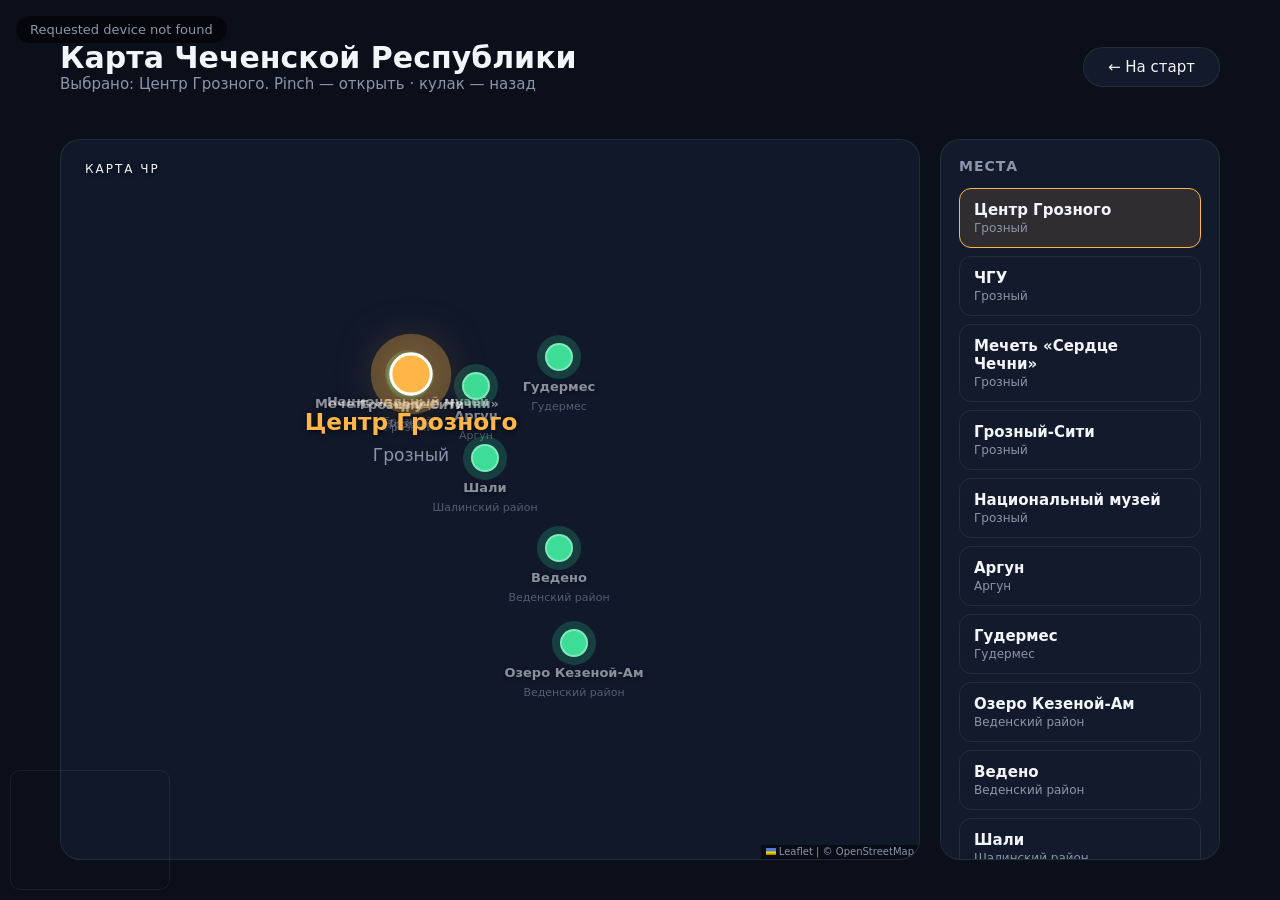
==== map.html @ 2bb82fae "Интерактивный стенд «Портал времени ЧР»: карта Leaflet, жесты MediaPipe, история мест - Жестовое упр" ====
<!DOCTYPE html>
<html lang="ru">
<head>
  <meta charset="UTF-8" />
  <meta name="viewport" content="width=device-width, initial-scale=1.0" />
  <title>Карта ЧР — Портал времени</title>
  <link rel="stylesheet" href="vendor/leaflet/leaflet.css" />
  <link rel="stylesheet" href="css/style.css" />
</head>
<body>
  <div id="app">
    <section class="screen active map-screen">
      <header class="mode-header">
        <div>
          <h2>Карта Чеченской Республики</h2>
          <p class="mode-hint" id="map-focus-hint">Ладонь — точка · pinch держи — открыть · кулак держи — назад</p>
        </div>
        <a href="index.html" class="mode-switch-btn">← На старт</a>
      </header>

      <div class="map-layout">
        <div id="gallery-canvas" class="gallery-canvas"></div>
        <aside class="place-sidebar">
          <h3>Места</h3>
          <div id="place-list" class="place-list"></div>
        </aside>
      </div>
    </section>

    <!-- История места: фон-фото + плашки событий -->
    <div id="place-story" class="place-story hidden">
      <div class="place-story-bg" id="story-bg"></div>
      <div class="place-story-content">
        <header class="story-header">
          <div>
            <p class="place-label" id="story-region">Регион</p>
            <h2 id="story-title">Место</h2>
          </div>
          <button class="mode-switch-btn" id="story-close">✕ Закрыть · кулак</button>
        </header>
        <div class="story-cards" id="story-cards"></div>
        <p class="story-hint">Ладонь влево/вправо — листать события · кулак — назад к карте</p>
      </div>
    </div>

    <video id="input-video" playsinline muted autoplay></video>
    <canvas id="debug-canvas" width="640" height="480"></canvas>
    <div id="hand-cursor" class="hand-cursor hidden"></div>
    <div id="camera-status" class="camera-status">Загрузка…</div>
  </div>

  <script>
    document.getElementById('camera-status').textContent = 'HTML готов, ждём JS…';
  </script>
  <script src="vendor/leaflet/leaflet.js"></script>
  <script type="module" src="js/pages/map.js"></script>
</body>
</html>
---- vendor/leaflet/leaflet.css ----
/* required styles */

.leaflet-pane,
.leaflet-tile,
.leaflet-marker-icon,
.leaflet-marker-shadow,
.leaflet-tile-container,
.leaflet-pane > svg,
.leaflet-pane > canvas,
.leaflet-zoom-box,
.leaflet-image-layer,
.leaflet-layer {
	position: absolute;
	left: 0;
	top: 0;
	}
.leaflet-container {
	overflow: hidden;
	}
.leaflet-tile,
.leaflet-marker-icon,
.leaflet-marker-shadow {
	-webkit-user-select: none;
	   -moz-user-select: none;
	        user-select: none;
	  -webkit-user-drag: none;
	}
/* Prevents IE11 from highlighting tiles in blue */
.leaflet-tile::selection {
	background: transparent;
}
/* Safari renders non-retina tile on retina better with this, but Chrome is worse */
.leaflet-safari .leaflet-tile {
	image-rendering: -webkit-optimize-contrast;
	}
/* hack that prevents hw layers "stretching" when loading new tiles */
.leaflet-safari .leaflet-tile-container {
	width: 1600px;
	height: 1600px;
	-webkit-transform-origin: 0 0;
	}
.leaflet-marker-icon,
.leaflet-marker-shadow {
	display: block;
	}
/* .leaflet-container svg: reset svg max-width decleration shipped in Joomla! (joomla.org) 3.x */
/* .leaflet-container img: map is broken in FF if you have max-width: 100% on tiles */
.leaflet-container .leaflet-overlay-pane svg {
	max-width: none !important;
	max-height: none !important;
	}
.leaflet-container .leaflet-marker-pane img,
.leaflet-container .leaflet-shadow-pane img,
.leaflet-container .leaflet-tile-pane img,
.leaflet-container img.leaflet-image-layer,
.leaflet-container .leaflet-tile {
	max-width: none !important;
	max-height: none !important;
	width: auto;
	padding: 0;
	}

.leaflet-container img.leaflet-tile {
	/* See: https://bugs.chromium.org/p/chromium/issues/detail?id=600120 */
	mix-blend-mode: plus-lighter;
}

.leaflet-container.leaflet-touch-zoom {
	-ms-touch-action: pan-x pan-y;
	touch-action: pan-x pan-y;
	}
.leaflet-container.leaflet-touch-drag {
	-ms-touch-action: pinch-zoom;
	/* Fallback for FF which doesn't support pinch-zoom */
	touch-action: none;
	touch-action: pinch-zoom;
}
.leaflet-container.leaflet-touch-drag.leaflet-touch-zoom {
	-ms-touch-action: none;
	touch-action: none;
}
.leaflet-container {
	-webkit-tap-highlight-color: transparent;
}
.leaflet-container a {
	-webkit-tap-highlight-color: rgba(51, 181, 229, 0.4);
}
.leaflet-tile {
	filter: inherit;
	visibility: hidden;
	}
.leaflet-tile-loaded {
	visibility: inherit;
	}
.leaflet-zoom-box {
	width: 0;
	height: 0;
	-moz-box-sizing: border-box;
	     box-sizing: border-box;
	z-index: 800;
	}
/* workaround for https://bugzilla.mozilla.org/show_bug.cgi?id=888319 */
.leaflet-overlay-pane svg {
	-moz-user-select: none;
	}

.leaflet-pane         { z-index: 400; }

.leaflet-tile-pane    { z-index: 200; }
.leaflet-overlay-pane { z-index: 400; }
.leaflet-shadow-pane  { z-index: 500; }
.leaflet-marker-pane  { z-index: 600; }
.leaflet-tooltip-pane   { z-index: 650; }
.leaflet-popup-pane   { z-index: 700; }

.leaflet-map-pane canvas { z-index: 100; }
.leaflet-map-pane svg    { z-index: 200; }

.leaflet-vml-shape {
	width: 1px;
	height: 1px;
	}
.lvml {
	behavior: url(#default#VML);
	display: inline-block;
	position: absolute;
	}


/* control positioning */

.leaflet-control {
	position: relative;
	z-index: 800;
	pointer-events: visiblePainted; /* IE 9-10 doesn't have auto */
	pointer-events: auto;
	}
.leaflet-top,
.leaflet-bottom {
	position: absolute;
	z-index: 1000;
	pointer-events: none;
	}
.leaflet-top {
	top: 0;
	}
.leaflet-right {
	right: 0;
	}
.leaflet-bottom {
	bottom: 0;
	}
.leaflet-left {
	left: 0;
	}
.leaflet-control {
	float: left;
	clear: both;
	}
.leaflet-right .leaflet-control {
	float: right;
	}
.leaflet-top .leaflet-control {
	margin-top: 10px;
	}
.leaflet-bottom .leaflet-control {
	margin-bottom: 10px;
	}
.leaflet-left .leaflet-control {
	margin-left: 10px;
	}
.leaflet-right .leaflet-control {
	margin-right: 10px;
	}


/* zoom and fade animations */

.leaflet-fade-anim .leaflet-popup {
	opacity: 0;
	-webkit-transition: opacity 0.2s linear;
	   -moz-transition: opacity 0.2s linear;
	        transition: opacity 0.2s linear;
	}
.leaflet-fade-anim .leaflet-map-pane .leaflet-popup {
	opacity: 1;
	}
.leaflet-zoom-animated {
	-webkit-transform-origin: 0 0;
	    -ms-transform-origin: 0 0;
	        transform-origin: 0 0;
	}
svg.leaflet-zoom-animated {
	will-change: transform;
}

.leaflet-zoom-anim .leaflet-zoom-animated {
	-webkit-transition: -webkit-transform 0.25s cubic-bezier(0,0,0.25,1);
	   -moz-transition:    -moz-transform 0.25s cubic-bezier(0,0,0.25,1);
	        transition:         transform 0.25s cubic-bezier(0,0,0.25,1);
	}
.leaflet-zoom-anim .leaflet-tile,
.leaflet-pan-anim .leaflet-tile {
	-webkit-transition: none;
	   -moz-transition: none;
	        transition: none;
	}

.leaflet-zoom-anim .leaflet-zoom-hide {
	visibility: hidden;
	}


/* cursors */

.leaflet-interactive {
	cursor: pointer;
	}
.leaflet-grab {
	cursor: -webkit-grab;
	cursor:    -moz-grab;
	cursor:         grab;
	}
.leaflet-crosshair,
.leaflet-crosshair .leaflet-interactive {
	cursor: crosshair;
	}
.leaflet-popup-pane,
.leaflet-control {
	cursor: auto;
	}
.leaflet-dragging .leaflet-grab,
.leaflet-dragging .leaflet-grab .leaflet-interactive,
.leaflet-dragging .leaflet-marker-draggable {
	cursor: move;
	cursor: -webkit-grabbing;
	cursor:    -moz-grabbing;
	cursor:         grabbing;
	}

/* marker & overlays interactivity */
.leaflet-marker-icon,
.leaflet-marker-shadow,
.leaflet-image-layer,
.leaflet-pane > svg path,
.leaflet-tile-container {
	pointer-events: none;
	}

.leaflet-marker-icon.leaflet-interactive,
.leaflet-image-layer.leaflet-interactive,
.leaflet-pane > svg path.leaflet-interactive,
svg.leaflet-image-layer.leaflet-interactive path {
	pointer-events: visiblePainted; /* IE 9-10 doesn't have auto */
	pointer-events: auto;
	}

/* visual tweaks */

.leaflet-container {
	background: #ddd;
	outline-offset: 1px;
	}
.leaflet-container a {
	color: #0078A8;
	}
.leaflet-zoom-box {
	border: 2px dotted #38f;
	background: rgba(255,255,255,0.5);
	}


/* general typography */
.leaflet-container {
	font-family: "Helvetica Neue", Arial, Helvetica, sans-serif;
	font-size: 12px;
	font-size: 0.75rem;
	line-height: 1.5;
	}


/* general toolbar styles */

.leaflet-bar {
	box-shadow: 0 1px 5px rgba(0,0,0,0.65);
	border-radius: 4px;
	}
.leaflet-bar a {
	background-color: #fff;
	border-bottom: 1px solid #ccc;
	width: 26px;
	height: 26px;
	line-height: 26px;
	display: block;
	text-align: center;
	text-decoration: none;
	color: black;
	}
.leaflet-bar a,
.leaflet-control-layers-toggle {
	background-position: 50% 50%;
	background-repeat: no-repeat;
	display: block;
	}
.leaflet-bar a:hover,
.leaflet-bar a:focus {
	background-color: #f4f4f4;
	}
.leaflet-bar a:first-child {
	border-top-left-radius: 4px;
	border-top-right-radius: 4px;
	}
.leaflet-bar a:last-child {
	border-bottom-left-radius: 4px;
	border-bottom-right-radius: 4px;
	border-bottom: none;
	}
.leaflet-bar a.leaflet-disabled {
	cursor: default;
	background-color: #f4f4f4;
	color: #bbb;
	}

.leaflet-touch .leaflet-bar a {
	width: 30px;
	height: 30px;
	line-height: 30px;
	}
.leaflet-touch .leaflet-bar a:first-child {
	border-top-left-radius: 2px;
	border-top-right-radius: 2px;
	}
.leaflet-touch .leaflet-bar a:last-child {
	border-bottom-left-radius: 2px;
	border-bottom-right-radius: 2px;
	}

/* zoom control */

.leaflet-control-zoom-in,
.leaflet-control-zoom-out {
	font: bold 18px 'Lucida Console', Monaco, monospace;
	text-indent: 1px;
	}

.leaflet-touch .leaflet-control-zoom-in, .leaflet-touch .leaflet-control-zoom-out  {
	font-size: 22px;
	}


/* layers control */

.leaflet-control-layers {
	box-shadow: 0 1px 5px rgba(0,0,0,0.4);
	background: #fff;
	border-radius: 5px;
	}
.leaflet-control-layers-toggle {
	background-image: url(images/layers.png);
	width: 36px;
	height: 36px;
	}
.leaflet-retina .leaflet-control-layers-toggle {
	background-image: url(images/layers-2x.png);
	background-size: 26px 26px;
	}
.leaflet-touch .leaflet-control-layers-toggle {
	width: 44px;
	height: 44px;
	}
.leaflet-control-layers .leaflet-control-layers-list,
.leaflet-control-layers-expanded .leaflet-control-layers-toggle {
	display: none;
	}
.leaflet-control-layers-expanded .leaflet-control-layers-list {
	display: block;
	position: relative;
	}
.leaflet-control-layers-expanded {
	padding: 6px 10px 6px 6px;
	color: #333;
	background: #fff;
	}
.leaflet-control-layers-scrollbar {
	overflow-y: scroll;
	overflow-x: hidden;
	padding-right: 5px;
	}
.leaflet-control-layers-selector {
	margin-top: 2px;
	position: relative;
	top: 1px;
	}
.leaflet-control-layers label {
	display: block;
	font-size: 13px;
	font-size: 1.08333em;
	}
.leaflet-control-layers-separator {
	height: 0;
	border-top: 1px solid #ddd;
	margin: 5px -10px 5px -6px;
	}

/* Default icon URLs */
.leaflet-default-icon-path { /* used only in path-guessing heuristic, see L.Icon.Default */
	background-image: url(images/marker-icon.png);
	}


/* attribution and scale controls */

.leaflet-container .leaflet-control-attribution {
	background: #fff;
	background: rgba(255, 255, 255, 0.8);
	margin: 0;
	}
.leaflet-control-attribution,
.leaflet-control-scale-line {
	padding: 0 5px;
	color: #333;
	line-height: 1.4;
	}
.leaflet-control-attribution a {
	text-decoration: none;
	}
.leaflet-control-attribution a:hover,
.leaflet-control-attribution a:focus {
	text-decoration: underline;
	}
.leaflet-attribution-flag {
	display: inline !important;
	vertical-align: baseline !important;
	width: 1em;
	height: 0.6669em;
	}
.leaflet-left .leaflet-control-scale {
	margin-left: 5px;
	}
.leaflet-bottom .leaflet-control-scale {
	margin-bottom: 5px;
	}
.leaflet-control-scale-line {
	border: 2px solid #777;
	border-top: none;
	line-height: 1.1;
	padding: 2px 5px 1px;
	white-space: nowrap;
	-moz-box-sizing: border-box;
	     box-sizing: border-box;
	background: rgba(255, 255, 255, 0.8);
	text-shadow: 1px 1px #fff;
	}
.leaflet-control-scale-line:not(:first-child) {
	border-top: 2px solid #777;
	border-bottom: none;
	margin-top: -2px;
	}
.leaflet-control-scale-line:not(:first-child):not(:last-child) {
	border-bottom: 2px solid #777;
	}

.leaflet-touch .leaflet-control-attribution,
.leaflet-touch .leaflet-control-layers,
.leaflet-touch .leaflet-bar {
	box-shadow: none;
	}
.leaflet-touch .leaflet-control-layers,
.leaflet-touch .leaflet-bar {
	border: 2px solid rgba(0,0,0,0.2);
	background-clip: padding-box;
	}


/* popup */

.leaflet-popup {
	position: absolute;
	text-align: center;
	margin-bottom: 20px;
	}
.leaflet-popup-content-wrapper {
	padding: 1px;
	text-align: left;
	border-radius: 12px;
	}
.leaflet-popup-content {
	margin: 13px 24px 13px 20px;
	line-height: 1.3;
	font-size: 13px;
	font-size: 1.08333em;
	min-height: 1px;
	}
.leaflet-popup-content p {
	margin: 17px 0;
	margin: 1.3em 0;
	}
.leaflet-popup-tip-container {
	width: 40px;
	height: 20px;
	position: absolute;
	left: 50%;
	margin-top: -1px;
	margin-left: -20px;
	overflow: hidden;
	pointer-events: none;
	}
.leaflet-popup-tip {
	width: 17px;
	height: 17px;
	padding: 1px;

	margin: -10px auto 0;
	pointer-events: auto;

	-webkit-transform: rotate(45deg);
	   -moz-transform: rotate(45deg);
	    -ms-transform: rotate(45deg);
	        transform: rotate(45deg);
	}
.leaflet-popup-content-wrapper,
.leaflet-popup-tip {
	background: white;
	color: #333;
	box-shadow: 0 3px 14px rgba(0,0,0,0.4);
	}
.leaflet-container a.leaflet-popup-close-button {
	position: absolute;
	top: 0;
	right: 0;
	border: none;
	text-align: center;
	width: 24px;
	height: 24px;
	font: 16px/24px Tahoma, Verdana, sans-serif;
	color: #757575;
	text-decoration: none;
	background: transparent;
	}
.leaflet-container a.leaflet-popup-close-button:hover,
.leaflet-container a.leaflet-popup-close-button:focus {
	color: #585858;
	}
.leaflet-popup-scrolled {
	overflow: auto;
	}

.leaflet-oldie .leaflet-popup-content-wrapper {
	-ms-zoom: 1;
	}
.leaflet-oldie .leaflet-popup-tip {
	width: 24px;
	margin: 0 auto;

	-ms-filter: "progid:DXImageTransform.Microsoft.Matrix(M11=0.70710678, M12=0.70710678, M21=-0.70710678, M22=0.70710678)";
	filter: progid:DXImageTransform.Microsoft.Matrix(M11=0.70710678, M12=0.70710678, M21=-0.70710678, M22=0.70710678);
	}

.leaflet-oldie .leaflet-control-zoom,
.leaflet-oldie .leaflet-control-layers,
.leaflet-oldie .leaflet-popup-content-wrapper,
.leaflet-oldie .leaflet-popup-tip {
	border: 1px solid #999;
	}


/* div icon */

.leaflet-div-icon {
	background: #fff;
	border: 1px solid #666;
	}


/* Tooltip */
/* Base styles for the element that has a tooltip */
.leaflet-tooltip {
	position: absolute;
	padding: 6px;
	background-color: #fff;
	border: 1px solid #fff;
	border-radius: 3px;
	color: #222;
	white-space: nowrap;
	-webkit-user-select: none;
	-moz-user-select: none;
	-ms-user-select: none;
	user-select: none;
	pointer-events: none;
	box-shadow: 0 1px 3px rgba(0,0,0,0.4);
	}
.leaflet-tooltip.leaflet-interactive {
	cursor: pointer;
	pointer-events: auto;
	}
.leaflet-tooltip-top:before,
.leaflet-tooltip-bottom:before,
.leaflet-tooltip-left:before,
.leaflet-tooltip-right:before {
	position: absolute;
	pointer-events: none;
	border: 6px solid transparent;
	background: transparent;
	content: "";
	}

/* Directions */

.leaflet-tooltip-bottom {
	margin-top: 6px;
}
.leaflet-tooltip-top {
	margin-top: -6px;
}
.leaflet-tooltip-bottom:before,
.leaflet-tooltip-top:before {
	left: 50%;
	margin-left: -6px;
	}
.leaflet-tooltip-top:before {
	bottom: 0;
	margin-bottom: -12px;
	border-top-color: #fff;
	}
.leaflet-tooltip-bottom:before {
	top: 0;
	margin-top: -12px;
	margin-left: -6px;
	border-bottom-color: #fff;
	}
.leaflet-tooltip-left {
	margin-left: -6px;
}
.leaflet-tooltip-right {
	margin-left: 6px;
}
.leaflet-tooltip-left:before,
.leaflet-tooltip-right:before {
	top: 50%;
	margin-top: -6px;
	}
.leaflet-tooltip-left:before {
	right: 0;
	margin-right: -12px;
	border-left-color: #fff;
	}
.leaflet-tooltip-right:before {
	left: 0;
	margin-left: -12px;
	border-right-color: #fff;
	}

/* Printing */

@media print {
	/* Prevent printers from removing background-images of controls. */
	.leaflet-control {
		-webkit-print-color-adjust: exact;
		print-color-adjust: exact;
		}
	}
---- css/style.css ----
:root {
  --bg-dark: #0b0f1a;
  --bg-panel: #121a2b;
  --accent: #3ddc97;
  --accent-2: #ffb648;
  --text-main: #f2f5f9;
  --text-dim: #8b95ab;
  --border: rgba(255, 255, 255, 0.08);
}

* {
  margin: 0;
  padding: 0;
  box-sizing: border-box;
}

html, body {
  width: 100%;
  height: 100%;
  overflow: hidden;
  background: var(--bg-dark);
  color: var(--text-main);
  font-family: "Segoe UI", system-ui, -apple-system, sans-serif;
}

#app {
  position: relative;
  width: 100%;
  height: 100%;
}

.screen {
  position: absolute;
  inset: 0;
  display: none;
  flex-direction: column;
  padding: 40px 60px;
}

.screen.active {
  display: flex;
}

/* Intro */
.intro-screen {
  align-items: center;
  justify-content: center;
  text-align: center;
  background: radial-gradient(circle at 50% 30%, #1a2740 0%, var(--bg-dark) 70%);
}

.intro-content h1 {
  font-size: 56px;
  font-weight: 700;
  letter-spacing: 1px;
}

.subtitle {
  margin-top: 10px;
  font-size: 20px;
  color: var(--text-dim);
}

.gesture-hints {
  display: grid;
  grid-template-columns: repeat(2, 1fr);
  gap: 20px 40px;
  margin: 50px 0;
}

.hint {
  display: flex;
  align-items: center;
  gap: 14px;
  font-size: 18px;
  color: var(--text-main);
  background: var(--bg-panel);
  border: 1px solid var(--border);
  border-radius: 14px;
  padding: 16px 22px;
}

.hint-icon {
  font-size: 28px;
}

.btn-primary {
  display: inline-block;
  font-size: 20px;
  padding: 16px 48px;
  border-radius: 40px;
  border: none;
  background: var(--accent);
  color: #08130f;
  font-weight: 600;
  cursor: pointer;
  text-decoration: none;
  transition: transform 0.15s ease, box-shadow 0.15s ease;
}

.btn-primary:hover {
  transform: translateY(-2px);
  box-shadow: 0 10px 30px rgba(61, 220, 151, 0.35);
}

/* Mode header */
.mode-header {
  display: flex;
  align-items: center;
  justify-content: space-between;
  margin-bottom: 30px;
}

.mode-header h2 {
  font-size: 30px;
  font-weight: 600;
}

.place-label {
  font-size: 13px;
  color: var(--text-dim);
  text-transform: uppercase;
  letter-spacing: 1px;
  margin-bottom: 4px;
}

.mode-hint {
  font-size: 15px;
  color: var(--text-dim);
}

.year-hint {
  display: flex;
  align-items: center;
  justify-content: center;
  gap: 28px;
  margin-bottom: 20px;
  font-size: 16px;
}

.year-hint .time-year {
  font-size: 42px;
  font-weight: 700;
  color: var(--accent);
  min-width: 120px;
  text-align: center;
}

.year-hint .time-arrow {
  color: var(--text-dim);
  font-size: 15px;
}

.timeline-empty {
  color: var(--text-dim);
  font-size: 18px;
  margin: auto;
}

.mode-switch-btn {
  background: var(--bg-panel);
  color: var(--text-main);
  border: 1px solid var(--border);
  border-radius: 30px;
  padding: 10px 24px;
  font-size: 15px;
  cursor: pointer;
  text-decoration: none;
  display: inline-block;
}

.mode-switch-btn:hover {
  border-color: var(--accent);
  color: var(--accent);
}

/* Timeline */
.timeline-track {
  flex: 1;
  display: flex;
  align-items: center;
  gap: 24px;
  overflow: hidden;
  position: relative;
  padding: 20px 0;
}

.timeline-card {
  flex: 0 0 260px;
  height: 340px;
  background: var(--bg-panel);
  border: 1px solid var(--border);
  border-radius: 18px;
  padding: 24px;
  display: flex;
  flex-direction: column;
  justify-content: flex-end;
  position: relative;
  transition: transform 0.2s ease, border-color 0.2s ease;
  transform: translateX(0);
}

.timeline-card.dwelling {
  border-color: var(--accent-2);
  transform: scale(1.04);
}

.timeline-card.active-year {
  border-color: var(--accent);
  box-shadow: 0 0 0 2px rgba(61, 220, 151, 0.35);
  transform: scale(1.06);
}

.timeline-card .year {
  font-size: 36px;
  font-weight: 700;
  color: var(--accent);
  margin-bottom: 10px;
}

.timeline-card .title {
  font-size: 17px;
  color: var(--text-main);
}

.dwell-progress {
  position: absolute;
  top: 0;
  left: 0;
  height: 4px;
  background: var(--accent-2);
  border-radius: 4px 0 0 0;
  width: 0%;
}

.timeline-detail, .gallery-detail {
  position: absolute;
  right: 60px;
  bottom: 60px;
  width: 420px;
  background: var(--bg-panel);
  border: 1px solid var(--border);
  border-radius: 20px;
  padding: 30px;
  box-shadow: 0 20px 60px rgba(0, 0, 0, 0.5);
}

.hidden {
  display: none !important;
}

/* Gallery / map */
.map-screen {
  gap: 16px;
}

.map-layout {
  flex: 1;
  min-height: 0;
  display: grid;
  grid-template-columns: 1fr 280px;
  gap: 20px;
  height: 100%;
}

.gallery-canvas {
  position: relative;
  min-height: 420px;
  height: 100%;
  background:
    radial-gradient(ellipse at 45% 40%, rgba(61, 220, 151, 0.12) 0%, transparent 50%),
    radial-gradient(ellipse at 75% 65%, rgba(255, 182, 72, 0.1) 0%, transparent 45%),
    linear-gradient(180deg, #152036 0%, var(--bg-panel) 100%);
  border-radius: 20px;
  border: 1px solid var(--border);
  overflow: hidden;
}

.gallery-canvas::before {
  content: "КАРТА ЧР";
  position: absolute;
  top: 20px;
  left: 24px;
  font-size: 12px;
  letter-spacing: 2px;
  color: var(--text-main);
  text-shadow: 0 1px 4px rgba(0, 0, 0, 0.9);
  z-index: 1001;
  pointer-events: none;
}

.place-sidebar {
  background: var(--bg-panel);
  border: 1px solid var(--border);
  border-radius: 20px;
  padding: 18px;
  overflow: auto;
  min-height: 420px;
}

.place-sidebar h3 {
  font-size: 14px;
  letter-spacing: 1px;
  text-transform: uppercase;
  color: var(--text-dim);
  margin-bottom: 14px;
}

.place-list {
  display: flex;
  flex-direction: column;
  gap: 8px;
}

.place-list-item {
  display: flex;
  flex-direction: column;
  align-items: flex-start;
  gap: 2px;
  width: 100%;
  text-align: left;
  padding: 12px 14px;
  border-radius: 12px;
  border: 1px solid var(--border);
  background: transparent;
  color: var(--text-main);
  cursor: pointer;
  font: inherit;
}

.place-list-item:hover {
  border-color: var(--accent);
}

.place-list-item.focused {
  border-color: var(--accent-2);
  background: rgba(255, 182, 72, 0.12);
}

.place-list-title {
  font-size: 15px;
  font-weight: 600;
}

.place-list-region {
  font-size: 12px;
  color: var(--text-dim);
}

/* Leaflet-маркеры */
.leaflet-container {
  width: 100%;
  height: 100%;
  background: #10182a;
  font-family: inherit;
}

.leaflet-control-attribution {
  background: rgba(0, 0, 0, 0.5) !important;
  color: var(--text-dim) !important;
  font-size: 10px;
}

.leaflet-control-attribution a {
  color: var(--text-dim) !important;
}

.gallery-marker {
  background: transparent;
  border: none;
}

.gallery-point {
  position: relative;
  width: 28px;
  height: 28px;
  border-radius: 50%;
  border: 2px solid rgba(255, 255, 255, 0.35);
  background: var(--accent);
  box-shadow: 0 0 0 8px rgba(61, 220, 151, 0.2);
  cursor: pointer;
  transition: transform 0.2s ease, box-shadow 0.2s ease, background 0.2s ease;
  padding: 0;
}

.gallery-point.focused {
  transform: scale(1.55);
  background: var(--accent-2);
  border-color: #fff;
  box-shadow:
    0 0 0 12px rgba(255, 182, 72, 0.3),
    0 0 32px rgba(255, 182, 72, 0.5);
}

.leaflet-marker-icon:has(.gallery-point.focused) {
  z-index: 1000 !important;
}

.gallery-point.focused .gallery-point-label {
  opacity: 1;
}

.gallery-point.focused .gallery-point-label strong {
  color: var(--accent-2);
  font-size: 15px;
}

.gallery-point-label {
  position: absolute;
  top: 32px;
  left: 50%;
  transform: translateX(-50%);
  font-size: 12px;
  white-space: nowrap;
  color: var(--text-dim);
  display: flex;
  flex-direction: column;
  align-items: center;
  gap: 2px;
  text-align: center;
  pointer-events: none;
  opacity: 0.55;
  transition: opacity 0.2s ease;
}

.gallery-point-label strong {
  color: var(--text-main);
  font-size: 13px;
  font-weight: 600;
  text-shadow: 0 1px 4px rgba(0, 0, 0, 0.8);
}

.gallery-point-label span {
  font-size: 11px;
  color: var(--text-dim);
}

@media (max-width: 900px) {
  .map-layout {
    grid-template-columns: 1fr;
  }

  .place-sidebar {
    max-height: 220px;
    min-height: 0;
  }
}

/* История места (оверлей поверх карты) */
.place-story {
  position: fixed;
  inset: 0;
  z-index: 2000;
  display: flex;
}

.place-story-bg {
  position: absolute;
  inset: 0;
  background-size: cover;
  background-position: center;
  filter: brightness(0.4) saturate(1.15);
  transform: scale(1.06);
  transition: transform 6s ease;
}

.place-story.open .place-story-bg {
  transform: scale(1);
}

.place-story::after {
  content: "";
  position: absolute;
  inset: 0;
  background: linear-gradient(180deg, rgba(11, 15, 26, 0.75) 0%, rgba(11, 15, 26, 0.25) 40%, rgba(11, 15, 26, 0.85) 100%);
  pointer-events: none;
}

.place-story-content {
  position: relative;
  z-index: 1;
  flex: 1;
  display: flex;
  flex-direction: column;
  padding: 48px 60px 36px;
  min-height: 0;
}

.story-header {
  display: flex;
  align-items: center;
  justify-content: space-between;
  margin-bottom: 24px;
  opacity: 0;
  transform: translateY(-14px);
  transition: opacity 0.5s ease, transform 0.5s ease;
}

.place-story.open .story-header {
  opacity: 1;
  transform: none;
}

.story-header h2 {
  font-size: 40px;
  font-weight: 700;
  text-shadow: 0 2px 12px rgba(0, 0, 0, 0.7);
}

.story-cards {
  flex: 1;
  min-height: 0;
  display: flex;
  align-items: center;
  gap: 22px;
  overflow-x: auto;
  overflow-y: hidden;
  padding: 10px 4px;
  scroll-behavior: smooth;
  scrollbar-width: none;
}

.story-cards::-webkit-scrollbar {
  display: none;
}

.story-card {
  flex: 0 0 320px;
  max-height: 100%;
  background: rgba(18, 26, 43, 0.82);
  backdrop-filter: blur(10px);
  border: 1px solid rgba(255, 255, 255, 0.12);
  border-radius: 20px;
  overflow: hidden;
  box-shadow: 0 18px 50px rgba(0, 0, 0, 0.5);
  opacity: 0;
  transform: translateY(36px);
  transition: opacity 0.55s ease, transform 0.55s ease;
}

.place-story.open .story-card {
  opacity: 1;
  transform: none;
}

.story-card-img {
  height: 150px;
  background-size: cover;
  background-position: center;
}

.story-card-body {
  padding: 18px 20px 20px;
}

.story-card-year {
  font-size: 34px;
  font-weight: 700;
  color: var(--accent);
  line-height: 1;
  margin-bottom: 8px;
}

.story-card-title {
  font-size: 17px;
  font-weight: 600;
  margin-bottom: 8px;
}

.story-card-text {
  font-size: 13.5px;
  line-height: 1.5;
  color: var(--text-dim);
}

.story-hint {
  margin-top: 16px;
  text-align: center;
  font-size: 13px;
  color: var(--text-dim);
  opacity: 0;
  transition: opacity 0.6s ease 0.5s;
}

.place-story.open .story-hint {
  opacity: 1;
}

.story-empty {
  color: var(--text-dim);
  font-size: 16px;
  margin: auto;
}

/* Camera / debug: всегда поверх карты и оверлея */
#input-video {
  position: fixed;
  bottom: 10px;
  left: 10px;
  width: 160px;
  height: 120px;
  border-radius: 10px;
  opacity: 0.9;
  transform: scaleX(-1);
  z-index: 3000;
  border: 1px solid var(--border);
}

#debug-canvas {
  position: fixed;
  bottom: 10px;
  left: 10px;
  width: 160px;
  height: 120px;
  transform: scaleX(-1);
  z-index: 3001;
  pointer-events: none;
}

.hand-cursor {
  position: fixed;
  width: 26px;
  height: 26px;
  border-radius: 50%;
  border: 2px solid var(--accent);
  background: rgba(61, 220, 151, 0.15);
  transform: translate(-50%, -50%);
  pointer-events: none;
  z-index: 3100;
  transition: width 0.1s ease, height 0.1s ease, background 0.1s ease;
}

.hand-cursor.snapped {
  width: 34px;
  height: 34px;
  border-width: 3px;
  border-color: var(--accent-2);
  background: rgba(255, 182, 72, 0.2);
  transition: left 0.22s ease, top 0.22s ease, width 0.1s ease, height 0.1s ease;
}

.hand-cursor.pinching {
  background: rgba(255, 182, 72, 0.35);
  border-color: var(--accent-2);
  width: 18px;
  height: 18px;
}

.camera-status {
  position: fixed;
  top: 16px;
  left: 16px;
  font-size: 13px;
  color: var(--text-dim);
  background: rgba(0, 0, 0, 0.55);
  padding: 6px 14px;
  border-radius: 20px;
  z-index: 3050;
}
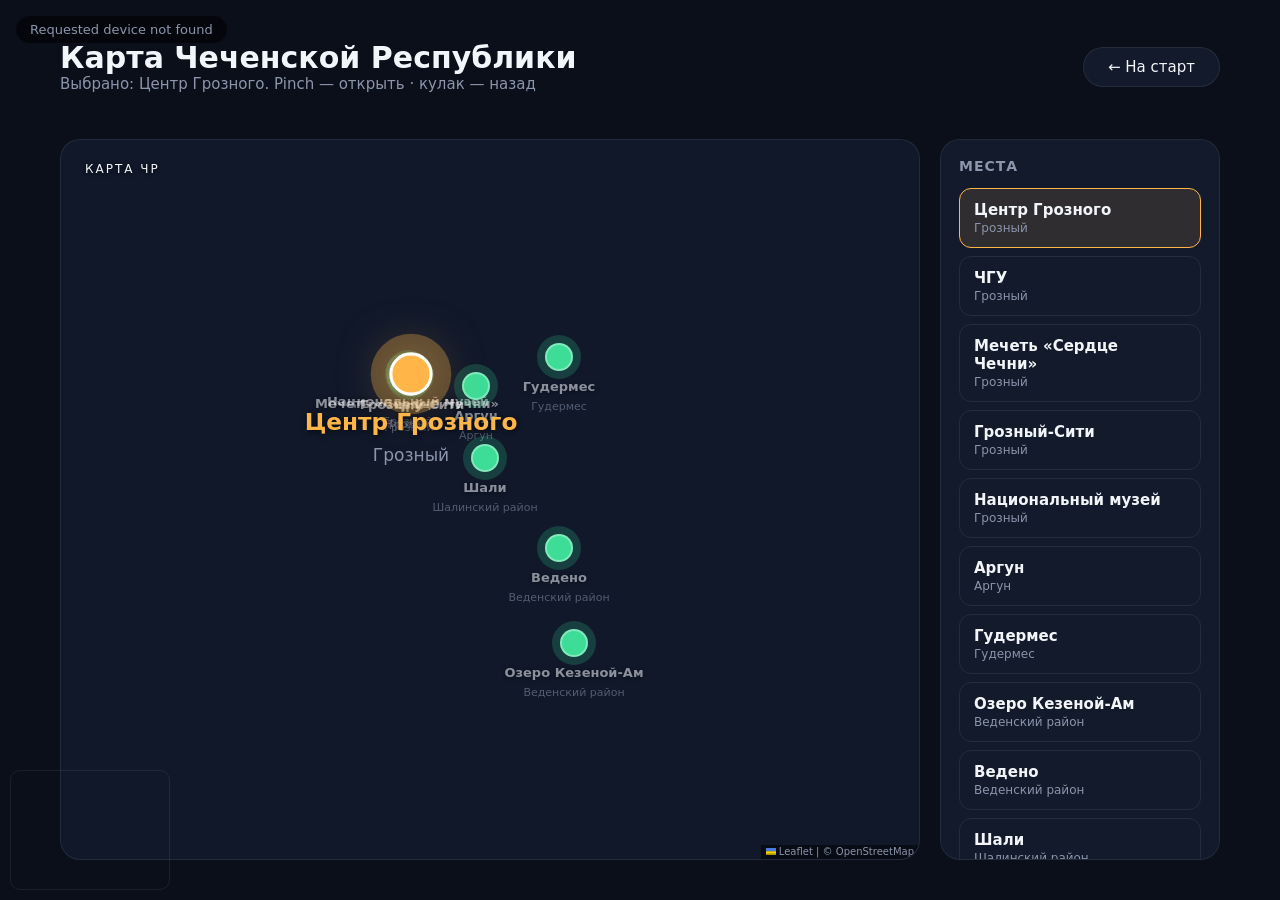
==== commit a4aaa49f: "Поддержка двух рук: зум карты разведением/сведением ладоней - maxNumHands: 2, обе руки рисуются на d" ====
--- a/map.html
+++ b/map.html
@@ -13,7 +13,7 @@
       <header class="mode-header">
         <div>
           <h2>Карта Чеченской Республики</h2>
-          <p class="mode-hint" id="map-focus-hint">Ладонь — точка · pinch держи — открыть · кулак держи — назад</p>
+          <p class="mode-hint" id="map-focus-hint">Ладонь — точка · pinch — открыть · кулак — назад · две руки — зум</p>
         </div>
         <a href="index.html" class="mode-switch-btn">← На старт</a>
       </header>
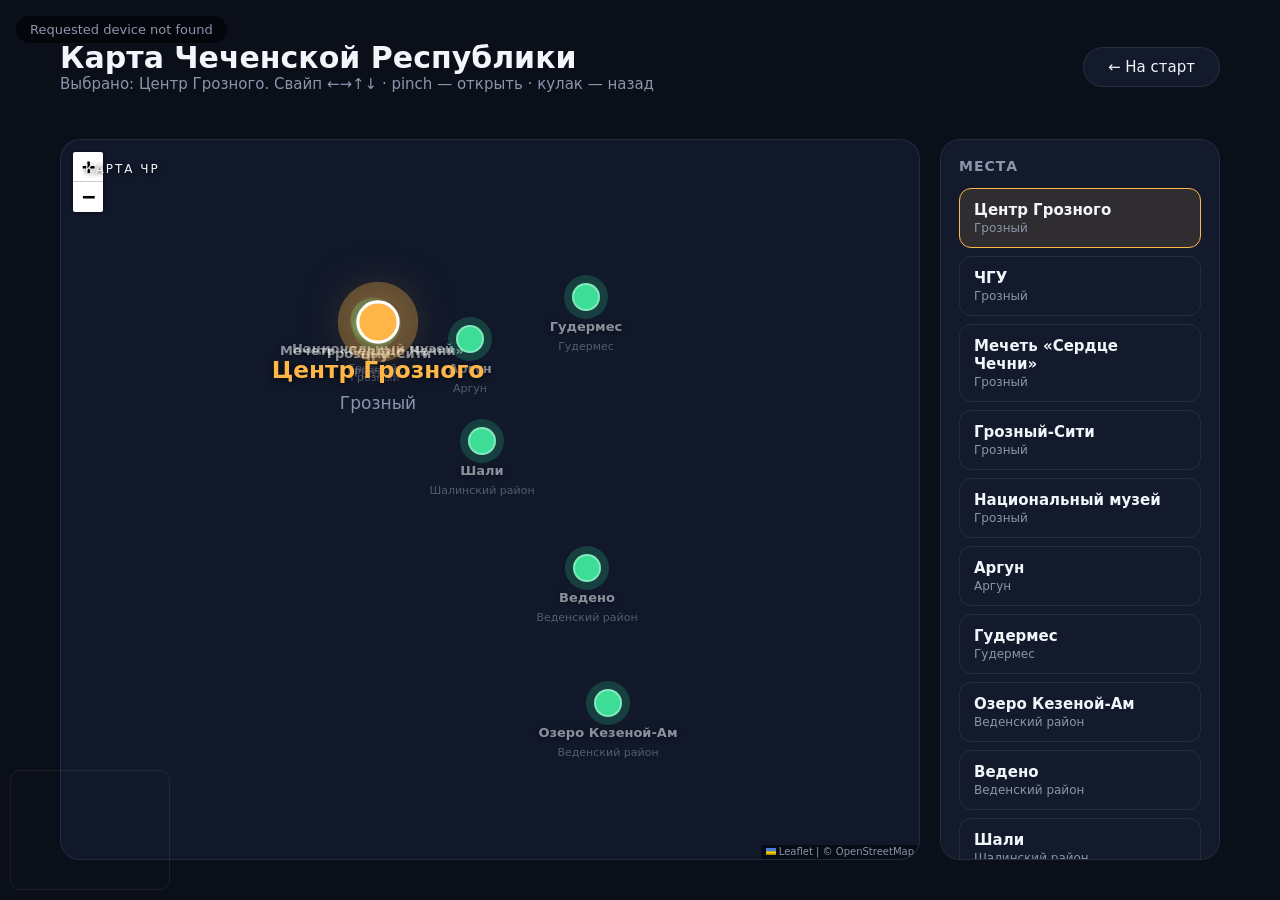
==== commit 81c455be: "Исправить жесты и карусель годов на карте мест. Pinch/свайп стабильнее, курсор не залипает на маркер" ====
--- a/map.html
+++ b/map.html
@@ -13,7 +13,7 @@
       <header class="mode-header">
         <div>
           <h2>Карта Чеченской Республики</h2>
-          <p class="mode-hint" id="map-focus-hint">Ладонь — точка · pinch — открыть · кулак — назад · две руки — зум</p>
+          <p class="mode-hint" id="map-focus-hint">Короткий свайп ладонью ←→↑↓ — соседняя точка · pinch — открыть · кулак — назад</p>
         </div>
         <a href="index.html" class="mode-switch-btn">← На старт</a>
       </header>
@@ -38,8 +38,13 @@
           </div>
           <button class="mode-switch-btn" id="story-close">✕ Закрыть · кулак</button>
         </header>
-        <div class="story-cards" id="story-cards"></div>
-        <p class="story-hint">Ладонь влево/вправо — листать события · кулак — назад к карте</p>
+        <div class="story-carousel" id="story-carousel">
+          <button type="button" class="story-nav story-nav-prev" id="story-prev" aria-label="Предыдущий год">‹</button>
+          <div class="story-cards" id="story-cards"></div>
+          <button type="button" class="story-nav story-nav-next" id="story-next" aria-label="Следующий год">›</button>
+        </div>
+        <div class="story-dots" id="story-dots"></div>
+        <p class="story-hint">Стрелки / колесо / свайп ладонью ←→ · кулак/pinch — назад</p>
       </div>
     </div>
 
@@ -50,7 +55,11 @@
   </div>
 
   <script>
-    document.getElementById('camera-status').textContent = 'HTML готов, ждём JS…';
+    document.getElementById('camera-status').textContent = 'HTML готов…';
+    window.addEventListener('error', function (e) {
+      var el = document.getElementById('camera-status');
+      if (el) el.textContent = 'Ошибка: ' + e.message;
+    });
   </script>
   <script src="vendor/leaflet/leaflet.js"></script>
   <script type="module" src="js/pages/map.js"></script>
--- a/css/style.css
+++ b/css/style.css
@@ -265,15 +265,14 @@
 
 .gallery-canvas {
   position: relative;
-  min-height: 420px;
-  height: 100%;
-  background:
-    radial-gradient(ellipse at 45% 40%, rgba(61, 220, 151, 0.12) 0%, transparent 50%),
-    radial-gradient(ellipse at 75% 65%, rgba(255, 182, 72, 0.1) 0%, transparent 45%),
-    linear-gradient(180deg, #152036 0%, var(--bg-panel) 100%);
+  min-height: 520px;
+  height: calc(100vh - 180px);
+  width: 100%;
+  background: #10182a;
   border-radius: 20px;
   border: 1px solid var(--border);
   overflow: hidden;
+  z-index: 1;
 }
 
 .gallery-canvas::before {
@@ -447,11 +446,22 @@
 }
 
 /* История места (оверлей поверх карты) */
+/* История места: видна ТОЛЬКО с классом .open */
 .place-story {
   position: fixed;
   inset: 0;
-  z-index: 2000;
-  display: flex;
+  z-index: 3200;
+  display: none;
+  flex-direction: column;
+  pointer-events: auto;
+}
+
+.place-story.open {
+  display: flex;
+}
+
+.place-story.hidden {
+  display: none !important;
 }
 
 .place-story-bg {
@@ -462,6 +472,8 @@
   filter: brightness(0.4) saturate(1.15);
   transform: scale(1.06);
   transition: transform 6s ease;
+  pointer-events: none;
+  z-index: 0;
 }
 
 .place-story.open .place-story-bg {
@@ -474,16 +486,20 @@
   inset: 0;
   background: linear-gradient(180deg, rgba(11, 15, 26, 0.75) 0%, rgba(11, 15, 26, 0.25) 40%, rgba(11, 15, 26, 0.85) 100%);
   pointer-events: none;
+  z-index: 0;
 }
 
 .place-story-content {
   position: relative;
-  z-index: 1;
+  z-index: 2;
   flex: 1;
   display: flex;
   flex-direction: column;
   padding: 48px 60px 36px;
   min-height: 0;
+  min-width: 0;
+  width: 100%;
+  pointer-events: auto;
 }
 
 .story-header {
@@ -494,6 +510,8 @@
   opacity: 0;
   transform: translateY(-14px);
   transition: opacity 0.5s ease, transform 0.5s ease;
+  pointer-events: auto;
+  z-index: 3;
 }
 
 .place-story.open .story-header {
@@ -507,74 +525,166 @@
   text-shadow: 0 2px 12px rgba(0, 0, 0, 0.7);
 }
 
-.story-cards {
+.story-carousel {
   flex: 1;
   min-height: 0;
-  display: flex;
-  align-items: center;
-  gap: 22px;
-  overflow-x: auto;
-  overflow-y: hidden;
-  padding: 10px 4px;
-  scroll-behavior: smooth;
-  scrollbar-width: none;
-}
-
-.story-cards::-webkit-scrollbar {
-  display: none;
+  min-width: 0;
+  width: 100%;
+  display: grid;
+  grid-template-columns: 64px 1fr 64px;
+  align-items: center;
+  gap: 8px;
+  position: relative;
+  z-index: 3;
+  pointer-events: auto;
+}
+
+.story-nav {
+  width: 56px;
+  height: 56px;
+  border-radius: 50%;
+  border: 1px solid rgba(255, 255, 255, 0.2);
+  background: rgba(18, 26, 43, 0.85);
+  color: var(--text-main);
+  font-size: 36px;
+  line-height: 1;
+  cursor: pointer;
+  pointer-events: auto;
+  z-index: 4;
+  transition: background 0.15s ease, border-color 0.15s ease, opacity 0.15s ease;
+}
+
+.story-nav:hover:not(:disabled) {
+  background: rgba(61, 220, 151, 0.25);
+  border-color: var(--accent);
+}
+
+.story-nav:disabled {
+  opacity: 0.35;
+  cursor: default;
+}
+
+.story-cards {
+  min-width: 0;
+  height: 100%;
+  display: flex;
+  align-items: center;
+  justify-content: center;
+  position: relative;
+  overflow: hidden;
+  cursor: grab;
+  touch-action: pan-y;
+  user-select: none;
+}
+
+.story-cards:active {
+  cursor: grabbing;
 }
 
 .story-card {
-  flex: 0 0 320px;
-  max-height: 100%;
-  background: rgba(18, 26, 43, 0.82);
+  position: absolute;
+  left: 50%;
+  top: 50%;
+  width: min(420px, 78%);
+  max-height: 92%;
+  display: flex;
+  flex-direction: column;
+  background: rgba(18, 26, 43, 0.94);
   backdrop-filter: blur(10px);
-  border: 1px solid rgba(255, 255, 255, 0.12);
-  border-radius: 20px;
+  border: 1px solid rgba(255, 255, 255, 0.14);
+  border-radius: 22px;
   overflow: hidden;
-  box-shadow: 0 18px 50px rgba(0, 0, 0, 0.5);
+  box-shadow: 0 22px 55px rgba(0, 0, 0, 0.55);
   opacity: 0;
-  transform: translateY(36px);
-  transition: opacity 0.55s ease, transform 0.55s ease;
-}
-
-.place-story.open .story-card {
+  pointer-events: none;
+  transform: translate(-50%, -46%) scale(0.86);
+  transition:
+    opacity 0.35s ease,
+    transform 0.35s ease,
+    filter 0.35s ease;
+  filter: brightness(0.7);
+}
+
+.place-story.open .story-card.is-active {
   opacity: 1;
-  transform: none;
+  pointer-events: auto;
+  filter: none;
+  transform: translate(-50%, -50%) scale(1);
+  z-index: 2;
+}
+
+.place-story.open .story-card.is-prev {
+  opacity: 0.45;
+  filter: brightness(0.55);
+  transform: translate(calc(-50% - 58%), -50%) scale(0.82);
+  z-index: 1;
+}
+
+.place-story.open .story-card.is-next {
+  opacity: 0.45;
+  filter: brightness(0.55);
+  transform: translate(calc(-50% + 58%), -50%) scale(0.82);
+  z-index: 1;
 }
 
 .story-card-img {
-  height: 150px;
+  height: 180px;
+  flex-shrink: 0;
   background-size: cover;
   background-position: center;
 }
 
 .story-card-body {
-  padding: 18px 20px 20px;
+  padding: 20px 24px 24px;
+  overflow: auto;
 }
 
 .story-card-year {
-  font-size: 34px;
+  font-size: 42px;
   font-weight: 700;
   color: var(--accent);
   line-height: 1;
-  margin-bottom: 8px;
+  margin-bottom: 10px;
 }
 
 .story-card-title {
-  font-size: 17px;
+  font-size: 20px;
   font-weight: 600;
-  margin-bottom: 8px;
+  margin-bottom: 10px;
 }
 
 .story-card-text {
-  font-size: 13.5px;
-  line-height: 1.5;
-  color: var(--text-dim);
+  font-size: 15px;
+  line-height: 1.55;
+  color: var(--text-dim);
+}
+
+.story-dots {
+  display: flex;
+  justify-content: center;
+  gap: 10px;
+  margin-top: 8px;
+  min-height: 14px;
+  z-index: 3;
+}
+
+.story-dot {
+  width: 10px;
+  height: 10px;
+  border-radius: 50%;
+  border: none;
+  padding: 0;
+  background: rgba(255, 255, 255, 0.28);
+  cursor: pointer;
+}
+
+.story-dot.is-active {
+  background: var(--accent);
+  transform: scale(1.2);
 }
 
 .story-hint {
-  margin-top: 16px;
+  margin-top: 12px;
   text-align: center;
   font-size: 13px;
   color: var(--text-dim);
@@ -602,8 +712,9 @@
   border-radius: 10px;
   opacity: 0.9;
   transform: scaleX(-1);
-  z-index: 3000;
+  z-index: 3300;
   border: 1px solid var(--border);
+  pointer-events: none;
 }
 
 #debug-canvas {
@@ -613,7 +724,7 @@
   width: 160px;
   height: 120px;
   transform: scaleX(-1);
-  z-index: 3001;
+  z-index: 3301;
   pointer-events: none;
 }
 
@@ -626,8 +737,8 @@
   background: rgba(61, 220, 151, 0.15);
   transform: translate(-50%, -50%);
   pointer-events: none;
-  z-index: 3100;
-  transition: width 0.1s ease, height 0.1s ease, background 0.1s ease;
+  z-index: 3400;
+  transition: width 0.1s ease, height 0.1s ease, background 0.1s ease, border-color 0.1s ease;
 }
 
 .hand-cursor.snapped {
@@ -636,7 +747,7 @@
   border-width: 3px;
   border-color: var(--accent-2);
   background: rgba(255, 182, 72, 0.2);
-  transition: left 0.22s ease, top 0.22s ease, width 0.1s ease, height 0.1s ease;
+  /* без transition left/top — иначе курсор «плывёт» и кажется залипшим */
 }
 
 .hand-cursor.pinching {
@@ -655,5 +766,6 @@
   background: rgba(0, 0, 0, 0.55);
   padding: 6px 14px;
   border-radius: 20px;
-  z-index: 3050;
-}
+  z-index: 3350;
+  pointer-events: none;
+}
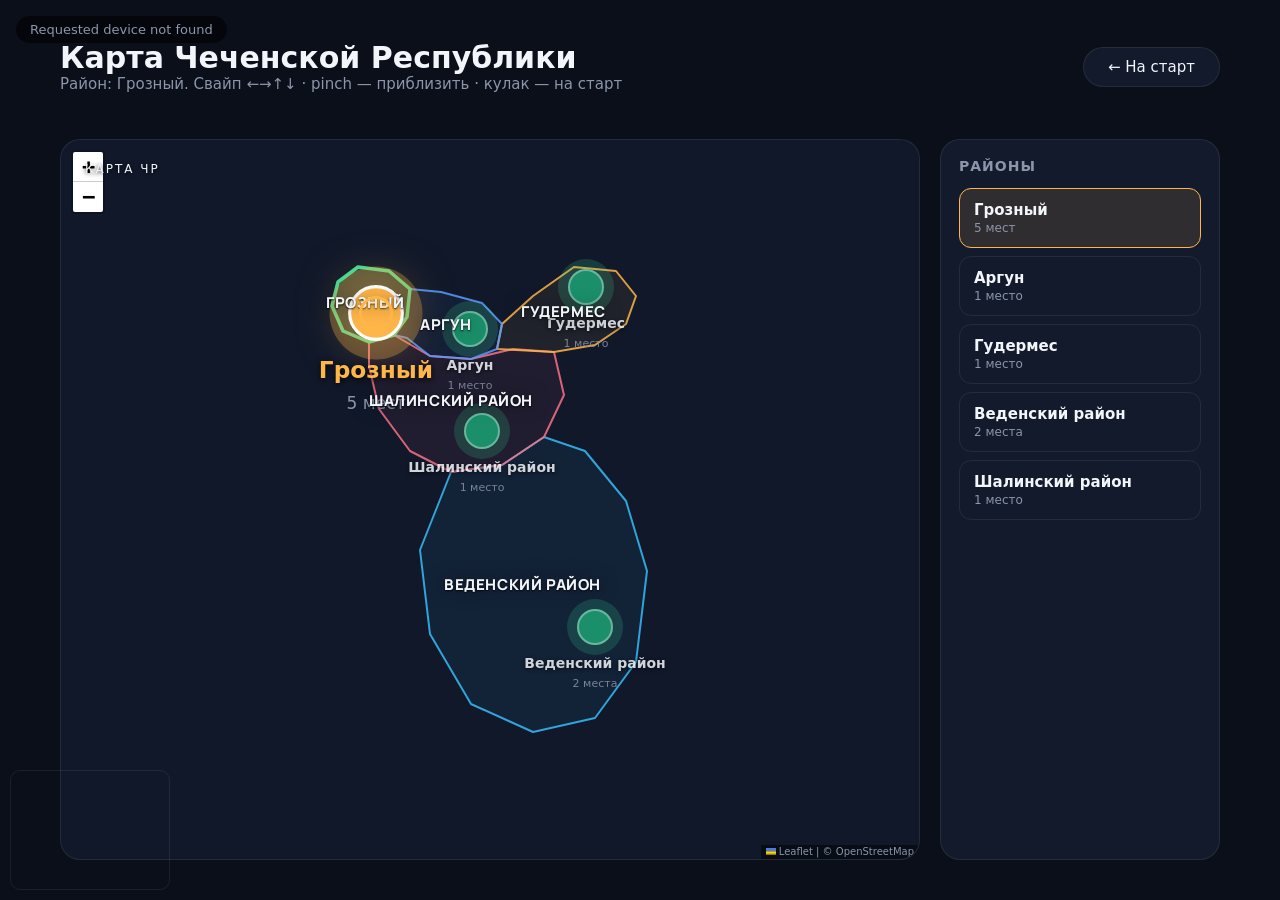
==== commit 912a99e6: "Добавить портал эпох, районы на карте и стабильные жесты. Полноэкранная история мест с линией лет, д" ====
--- a/map.html
+++ b/map.html
@@ -3,9 +3,14 @@
 <head>
   <meta charset="UTF-8" />
   <meta name="viewport" content="width=device-width, initial-scale=1.0" />
+  <meta http-equiv="Cache-Control" content="no-cache, no-store, must-revalidate" />
   <title>Карта ЧР — Портал времени</title>
+  <link rel="preconnect" href="https://fonts.googleapis.com" />
+  <link rel="preconnect" href="https://fonts.gstatic.com" crossorigin />
+  <link href="https://fonts.googleapis.com/css2?family=Manrope:wght@500;600;700;800&display=swap" rel="stylesheet" />
   <link rel="stylesheet" href="vendor/leaflet/leaflet.css" />
-  <link rel="stylesheet" href="css/style.css" />
+  <link rel="stylesheet" href="css/style.css?v=8" />
+  <link rel="stylesheet" href="css/portal.css?v=5" />
 </head>
 <body>
   <div id="app">
@@ -13,7 +18,7 @@
       <header class="mode-header">
         <div>
           <h2>Карта Чеченской Республики</h2>
-          <p class="mode-hint" id="map-focus-hint">Короткий свайп ладонью ←→↑↓ — соседняя точка · pinch — открыть · кулак — назад</p>
+          <p class="mode-hint" id="map-focus-hint">Сначала район · pinch — приблизить · потом место · кулак — назад</p>
         </div>
         <a href="index.html" class="mode-switch-btn">← На старт</a>
       </header>
@@ -21,31 +26,30 @@
       <div class="map-layout">
         <div id="gallery-canvas" class="gallery-canvas"></div>
         <aside class="place-sidebar">
-          <h3>Места</h3>
+          <h3 id="place-list-title">Районы</h3>
           <div id="place-list" class="place-list"></div>
         </aside>
       </div>
     </section>
 
-    <!-- История места: фон-фото + плашки событий -->
-    <div id="place-story" class="place-story hidden">
-      <div class="place-story-bg" id="story-bg"></div>
-      <div class="place-story-content">
-        <header class="story-header">
-          <div>
-            <p class="place-label" id="story-region">Регион</p>
-            <h2 id="story-title">Место</h2>
-          </div>
-          <button class="mode-switch-btn" id="story-close">✕ Закрыть · кулак</button>
-        </header>
-        <div class="story-carousel" id="story-carousel">
-          <button type="button" class="story-nav story-nav-prev" id="story-prev" aria-label="Предыдущий год">‹</button>
-          <div class="story-cards" id="story-cards"></div>
-          <button type="button" class="story-nav story-nav-next" id="story-next" aria-label="Следующий год">›</button>
+    <!-- Lucy-style portal: full-bleed photo + year rail (NOT cards) -->
+    <div class="portal" id="place-portal" aria-label="Портал времени места">
+      <div class="hero is-front" data-hero="a"></div>
+      <div class="hero is-back" data-hero="b"></div>
+      <div class="veil"></div>
+      <div class="status" data-status>Загрузка…</div>
+      <header class="top">
+        <button type="button" class="back-link" data-back>← К карте · кулак 2 сек</button>
+      </header>
+      <button type="button" class="nav prev" data-prev aria-label="Предыдущий год">‹</button>
+      <button type="button" class="nav next" data-next aria-label="Следующий год">›</button>
+      <footer class="rail">
+        <div class="rail-track">
+          <div class="rail-line"></div>
+          <div class="rail-years" data-rail></div>
         </div>
-        <div class="story-dots" id="story-dots"></div>
-        <p class="story-hint">Стрелки / колесо / свайп ладонью ←→ · кулак/pinch — назад</p>
-      </div>
+        <p class="hint">Взмах ладонью ←→ · держи кулак 2 сек — назад</p>
+      </footer>
     </div>
 
     <video id="input-video" playsinline muted autoplay></video>
@@ -62,6 +66,6 @@
     });
   </script>
   <script src="vendor/leaflet/leaflet.js"></script>
-  <script type="module" src="js/pages/map.js"></script>
+  <script type="module" src="js/pages/map.js?v=fade"></script>
 </body>
 </html>
--- a/css/style.css
+++ b/css/style.css
@@ -364,9 +364,35 @@
   color: var(--text-dim) !important;
 }
 
-.gallery-marker {
+.map-tiles-dim {
+  filter: saturate(0.55) brightness(0.72) contrast(1.05);
+}
+
+.district-poly {
+  transition: fill-opacity 0.25s ease, stroke-width 0.2s ease, stroke-opacity 0.2s ease;
+}
+
+.leaflet-tooltip.district-label {
   background: transparent;
   border: none;
+  box-shadow: none;
+  color: #f2f5f9;
+  font-family: Manrope, "Segoe UI", system-ui, sans-serif;
+  font-size: 15px;
+  font-weight: 800;
+  letter-spacing: 0.04em;
+  text-transform: uppercase;
+  text-shadow:
+    0 1px 2px rgba(0, 0, 0, 0.85),
+    0 0 18px rgba(0, 0, 0, 0.55);
+  padding: 0;
+  margin: 0;
+  pointer-events: none;
+  white-space: nowrap;
+}
+
+.leaflet-tooltip.district-label::before {
+  display: none;
 }
 
 .gallery-point {
@@ -380,6 +406,26 @@
   cursor: pointer;
   transition: transform 0.2s ease, box-shadow 0.2s ease, background 0.2s ease;
   padding: 0;
+}
+
+.gallery-point.is-district {
+  width: 36px;
+  height: 36px;
+  background: #1a8f6a;
+  box-shadow: 0 0 0 10px rgba(61, 220, 151, 0.18);
+}
+
+.gallery-point.is-district .gallery-point-label {
+  top: 42px;
+  opacity: 0.85;
+}
+
+.gallery-point.is-district .gallery-point-label strong {
+  font-size: 14px;
+}
+
+.gallery-point.is-place {
+  background: var(--accent);
 }
 
 .gallery-point.focused {
@@ -702,7 +748,7 @@
   margin: auto;
 }
 
-/* Camera / debug: всегда поверх карты и оверлея */
+/* Camera / debug: всегда поверх карты и портала */
 #input-video {
   position: fixed;
   bottom: 10px;
@@ -712,7 +758,7 @@
   border-radius: 10px;
   opacity: 0.9;
   transform: scaleX(-1);
-  z-index: 3300;
+  z-index: 5100;
   border: 1px solid var(--border);
   pointer-events: none;
 }
@@ -724,7 +770,7 @@
   width: 160px;
   height: 120px;
   transform: scaleX(-1);
-  z-index: 3301;
+  z-index: 5101;
   pointer-events: none;
 }
 
@@ -737,8 +783,44 @@
   background: rgba(61, 220, 151, 0.15);
   transform: translate(-50%, -50%);
   pointer-events: none;
-  z-index: 3400;
+  z-index: 5200;
   transition: width 0.1s ease, height 0.1s ease, background 0.1s ease, border-color 0.1s ease;
+  --hold-progress: 0;
+}
+
+/* Кольцо удержания: зелёный → оранжевый за ~2с кулака */
+.hand-cursor::before {
+  content: "";
+  position: absolute;
+  inset: -12px;
+  border-radius: 50%;
+  background: conic-gradient(
+    from -90deg,
+    #3ddc97 0deg,
+    #ffb648 calc(var(--hold-progress) * 360deg),
+    rgba(255, 255, 255, 0.12) calc(var(--hold-progress) * 360deg)
+  );
+  -webkit-mask: radial-gradient(farthest-side, transparent calc(100% - 5px), #000 calc(100% - 4px));
+  mask: radial-gradient(farthest-side, transparent calc(100% - 5px), #000 calc(100% - 4px));
+  opacity: 0;
+  transform: scale(0.92);
+  transition: opacity 0.15s ease, transform 0.15s ease;
+}
+
+.hand-cursor.holding::before {
+  opacity: 1;
+  transform: scale(1);
+}
+
+.hand-cursor.holding-fist {
+  border-color: var(--accent-2);
+  background: rgba(255, 182, 72, 0.22);
+  width: 32px;
+  height: 32px;
+}
+
+.hand-cursor.holding-pinch {
+  border-color: var(--accent);
 }
 
 .hand-cursor.snapped {
@@ -766,6 +848,6 @@
   background: rgba(0, 0, 0, 0.55);
   padding: 6px 14px;
   border-radius: 20px;
-  z-index: 3350;
-  pointer-events: none;
-}
+  z-index: 5150;
+  pointer-events: none;
+}
--- a/css/portal.css
+++ b/css/portal.css
@@ -0,0 +1,246 @@
+/* Full-bleed time portal (Lucy-style) */
+.portal {
+  position: fixed;
+  inset: 0;
+  z-index: 4000;
+  display: none;
+  cursor: grab;
+  background: #0b0f1a;
+  color: #f2f5f9;
+  font-family: Manrope, "Segoe UI", system-ui, sans-serif;
+  user-select: none;
+  touch-action: none;
+}
+
+.portal.open {
+  display: block;
+}
+
+.portal:active {
+  cursor: grabbing;
+}
+
+.portal .hero {
+  position: absolute;
+  inset: 0;
+  background-size: cover;
+  background-position: center;
+  opacity: 0;
+  transform: scale(1.03);
+  transition:
+    opacity 1.15s cubic-bezier(0.4, 0.0, 0.2, 1),
+    transform 1.15s cubic-bezier(0.4, 0.0, 0.2, 1),
+    filter 1.15s cubic-bezier(0.4, 0.0, 0.2, 1);
+  will-change: opacity, transform, filter;
+  pointer-events: none;
+  filter: brightness(0.92) saturate(0.95);
+}
+
+.portal .hero.is-front {
+  opacity: 1;
+  z-index: 2;
+  transform: scale(1);
+  filter: brightness(1) saturate(1);
+  animation: portalKenBurns 18s ease-out 0.35s forwards;
+}
+
+.portal .hero.is-back {
+  opacity: 0;
+  z-index: 0;
+  transform: scale(1.04);
+  filter: brightness(0.75) saturate(0.85);
+  animation: none;
+}
+
+.portal .hero.is-leaving {
+  opacity: 0;
+  z-index: 1;
+  transform: scale(1.02);
+  filter: brightness(0.55) saturate(0.8);
+  animation: none;
+}
+
+@keyframes portalKenBurns {
+  from { transform: scale(1); }
+  to { transform: scale(1.045); }
+}
+
+.portal .veil {
+  position: absolute;
+  inset: 0;
+  z-index: 2;
+  pointer-events: none;
+  background:
+    linear-gradient(180deg, rgba(11, 15, 26, 0.08) 0%, rgba(11, 15, 26, 0.05) 42%, rgba(11, 15, 26, 0.35) 68%, rgba(11, 15, 26, 0.94) 100%);
+}
+
+.portal .top {
+  position: absolute;
+  top: 0;
+  left: 0;
+  right: 0;
+  z-index: 4;
+  display: flex;
+  align-items: flex-start;
+  justify-content: flex-end;
+  padding: 28px 40px 0;
+  pointer-events: none;
+}
+
+.portal .back-link {
+  pointer-events: auto;
+  color: #8b95ab;
+  text-decoration: none;
+  font-size: 14px;
+  padding: 10px 16px;
+  border: 1px solid rgba(255, 255, 255, 0.14);
+  border-radius: 999px;
+  background: rgba(11, 15, 26, 0.45);
+  backdrop-filter: blur(8px);
+  cursor: pointer;
+  font: inherit;
+  transition: color 0.15s ease, border-color 0.15s ease;
+}
+
+.portal .back-link:hover {
+  color: #f2f5f9;
+  border-color: rgba(61, 220, 151, 0.5);
+}
+
+.portal .rail {
+  position: absolute;
+  left: 0;
+  right: 0;
+  bottom: 0;
+  z-index: 5;
+  padding: 0 48px 36px;
+  pointer-events: none;
+}
+
+.portal .rail-track {
+  position: relative;
+  height: 56px;
+  display: flex;
+  align-items: center;
+  pointer-events: auto;
+}
+
+.portal .rail-line {
+  position: absolute;
+  left: 0;
+  right: 0;
+  top: 50%;
+  height: 2px;
+  background: linear-gradient(90deg, transparent, rgba(255, 255, 255, 0.28) 8%, rgba(255, 255, 255, 0.28) 92%, transparent);
+  transform: translateY(-50%);
+}
+
+.portal .rail-years {
+  position: relative;
+  width: 100%;
+  display: flex;
+  justify-content: space-between;
+  align-items: center;
+  gap: 8px;
+}
+
+.portal .rail-year {
+  appearance: none;
+  border: none;
+  background: transparent;
+  color: #8b95ab;
+  font: inherit;
+  font-size: 15px;
+  font-weight: 600;
+  cursor: pointer;
+  padding: 18px 6px 8px;
+  position: relative;
+  transition: color 0.45s ease, transform 0.45s cubic-bezier(0.4, 0, 0.2, 1);
+}
+
+.portal .rail-year::before {
+  content: "";
+  position: absolute;
+  top: 4px;
+  left: 50%;
+  width: 8px;
+  height: 8px;
+  border-radius: 50%;
+  background: rgba(255, 255, 255, 0.35);
+  transform: translateX(-50%);
+  transition: background 0.45s ease, transform 0.45s cubic-bezier(0.4, 0, 0.2, 1), box-shadow 0.45s ease;
+}
+
+.portal .rail-year.is-active {
+  color: #f2f5f9;
+  transform: translateY(-4px);
+}
+
+.portal .rail-year.is-active::before {
+  background: #3ddc97;
+  transform: translateX(-50%) scale(1.35);
+  box-shadow: 0 0 0 4px rgba(61, 220, 151, 0.22);
+}
+
+.portal .hint {
+  margin-top: 10px;
+  text-align: center;
+  font-size: 13px;
+  color: #8b95ab;
+}
+
+.portal .nav {
+  position: absolute;
+  top: 50%;
+  z-index: 5;
+  transform: translateY(-50%);
+  width: 52px;
+  height: 52px;
+  border-radius: 50%;
+  border: 1px solid rgba(255, 255, 255, 0.18);
+  background: rgba(11, 15, 26, 0.5);
+  color: #f2f5f9;
+  font-size: 28px;
+  line-height: 1;
+  cursor: pointer;
+  backdrop-filter: blur(8px);
+  transition: border-color 0.15s ease, background 0.15s ease, opacity 0.15s ease;
+}
+
+.portal .nav:hover:not(:disabled) {
+  border-color: #3ddc97;
+  background: rgba(61, 220, 151, 0.18);
+}
+
+.portal .nav:disabled {
+  opacity: 0.3;
+  cursor: default;
+}
+
+.portal .nav.prev { left: 24px; }
+.portal .nav.next { right: 24px; }
+
+.portal .status {
+  position: absolute;
+  top: 16px;
+  left: 50%;
+  transform: translateX(-50%);
+  z-index: 6;
+  font-size: 12px;
+  color: #8b95ab;
+  background: rgba(11, 15, 26, 0.55);
+  padding: 6px 12px;
+  border-radius: 999px;
+  pointer-events: none;
+  opacity: 0.7;
+}
+
+@media (max-width: 720px) {
+  .portal .top,
+  .portal .rail {
+    padding-left: 20px;
+    padding-right: 20px;
+  }
+  .portal .nav { display: none; }
+  .portal .rail-year { font-size: 12px; }
+}
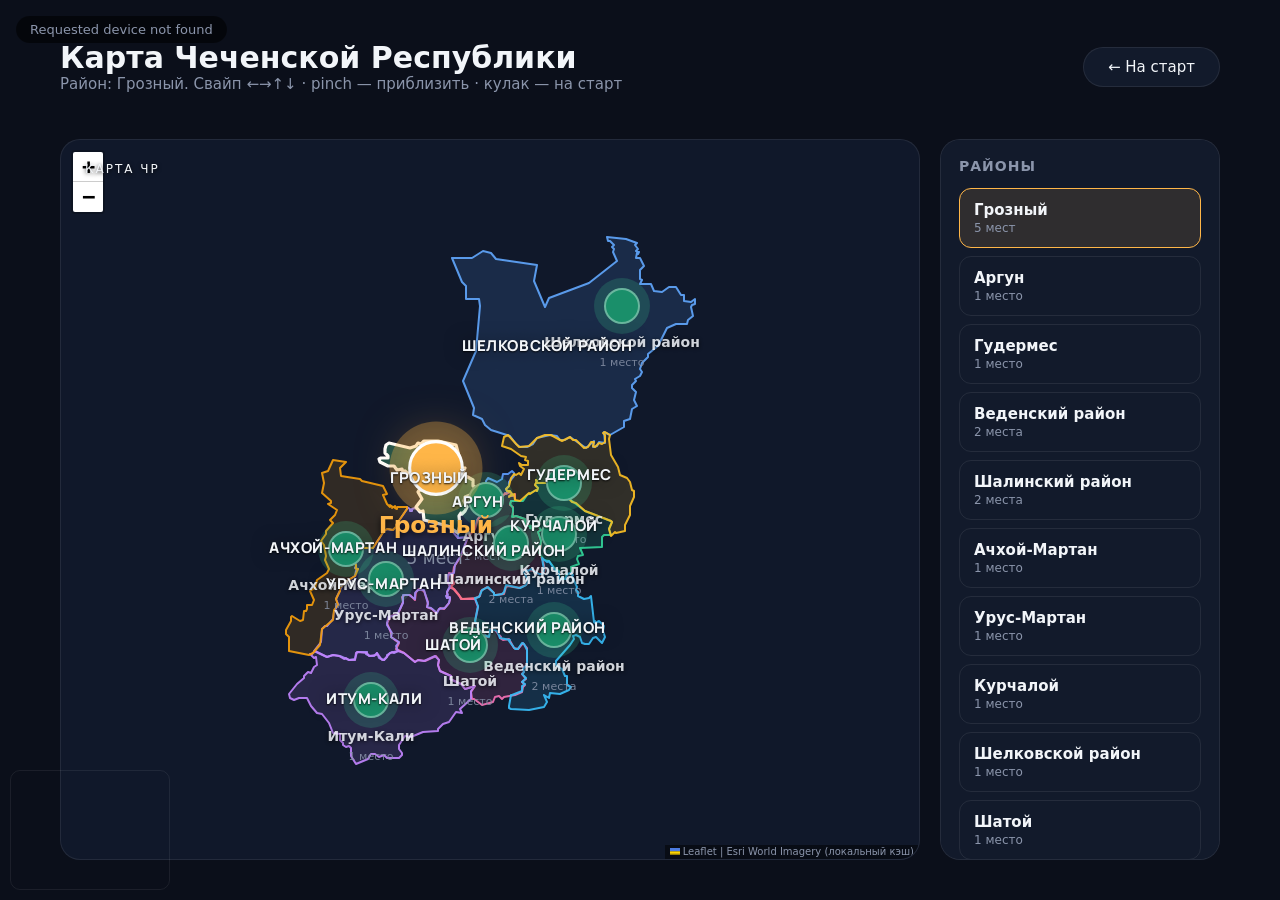
==== commit de14b61f: "Add timeline photos, offline satellite map, and real district boundaries. Import place photos by fil" ====
--- a/map.html
+++ b/map.html
@@ -9,7 +9,7 @@
   <link rel="preconnect" href="https://fonts.gstatic.com" crossorigin />
   <link href="https://fonts.googleapis.com/css2?family=Manrope:wght@500;600;700;800&display=swap" rel="stylesheet" />
   <link rel="stylesheet" href="vendor/leaflet/leaflet.css" />
-  <link rel="stylesheet" href="css/style.css?v=8" />
+  <link rel="stylesheet" href="css/style.css?v=10" />
   <link rel="stylesheet" href="css/portal.css?v=5" />
 </head>
 <body>
@@ -66,6 +66,6 @@
     });
   </script>
   <script src="vendor/leaflet/leaflet.js"></script>
-  <script type="module" src="js/pages/map.js?v=fade"></script>
+  <script type="module" src="js/pages/map.js?v=8"></script>
 </body>
 </html>
--- a/css/style.css
+++ b/css/style.css
@@ -312,6 +312,7 @@
 }
 
 .place-list-item {
+  position: relative;
   display: flex;
   flex-direction: column;
   align-items: flex-start;
@@ -325,6 +326,7 @@
   color: var(--text-main);
   cursor: pointer;
   font: inherit;
+  --hold-progress: 0;
 }
 
 .place-list-item:hover {
@@ -336,6 +338,40 @@
   background: rgba(255, 182, 72, 0.12);
 }
 
+.place-list-item.holding {
+  border-color: var(--accent);
+}
+
+.place-list-item.holding-fist {
+  border-color: var(--accent-2);
+}
+
+.place-list-item.holding::after {
+  content: "";
+  position: absolute;
+  left: 0;
+  right: 0;
+  bottom: 0;
+  height: 3px;
+  border-radius: 0 0 12px 12px;
+  background: linear-gradient(
+    90deg,
+    var(--accent) 0%,
+    var(--accent) calc(var(--hold-progress) * 100%),
+    transparent calc(var(--hold-progress) * 100%)
+  );
+  pointer-events: none;
+}
+
+.place-list-item.holding-fist::after {
+  background: linear-gradient(
+    90deg,
+    var(--accent-2) 0%,
+    var(--accent-2) calc(var(--hold-progress) * 100%),
+    transparent calc(var(--hold-progress) * 100%)
+  );
+}
+
 .place-list-title {
   font-size: 15px;
   font-weight: 600;
@@ -347,6 +383,17 @@
 }
 
 /* Leaflet-маркеры */
+.gallery-marker,
+.leaflet-marker-icon.gallery-marker {
+  overflow: visible !important;
+  background: transparent !important;
+  border: none !important;
+}
+
+.leaflet-marker-pane {
+  overflow: visible !important;
+}
+
 .leaflet-container {
   width: 100%;
   height: 100%;
@@ -365,11 +412,16 @@
 }
 
 .map-tiles-dim {
-  filter: saturate(0.55) brightness(0.72) contrast(1.05);
+  /* больше не затемняем — нужна живая спутниковая картинка */
+  filter: none;
 }
 
 .district-poly {
   transition: fill-opacity 0.25s ease, stroke-width 0.2s ease, stroke-opacity 0.2s ease;
+}
+
+.district-poly.is-focused {
+  filter: drop-shadow(0 0 6px rgba(255, 255, 255, 0.35));
 }
 
 .leaflet-tooltip.district-label {
@@ -406,6 +458,49 @@
   cursor: pointer;
   transition: transform 0.2s ease, box-shadow 0.2s ease, background 0.2s ease;
   padding: 0;
+  --hold-progress: 0;
+}
+
+/* Кольцо удержания жеста вокруг активной точки */
+.gallery-point::before {
+  content: "";
+  position: absolute;
+  inset: -16px;
+  border-radius: 50%;
+  background: conic-gradient(
+    from -90deg,
+    #3ddc97 0deg,
+    #3ddc97 calc(var(--hold-progress) * 360deg),
+    rgba(255, 255, 255, 0.14) calc(var(--hold-progress) * 360deg)
+  );
+  -webkit-mask: radial-gradient(farthest-side, transparent calc(100% - 5px), #000 calc(100% - 4px));
+  mask: radial-gradient(farthest-side, transparent calc(100% - 5px), #000 calc(100% - 4px));
+  opacity: 0;
+  transform: scale(0.9);
+  pointer-events: none;
+  transition: opacity 0.12s ease, transform 0.12s ease;
+}
+
+.gallery-point.holding::before {
+  opacity: 1;
+  transform: scale(1);
+}
+
+.gallery-point.holding-fist::before {
+  background: conic-gradient(
+    from -90deg,
+    #ffb648 0deg,
+    #ffb648 calc(var(--hold-progress) * 360deg),
+    rgba(255, 255, 255, 0.14) calc(var(--hold-progress) * 360deg)
+  );
+}
+
+.gallery-point.holding-pinch {
+  box-shadow: 0 0 0 10px rgba(61, 220, 151, 0.28);
+}
+
+.gallery-point.holding-fist {
+  box-shadow: 0 0 0 10px rgba(255, 182, 72, 0.32);
 }
 
 .gallery-point.is-district {
@@ -437,7 +532,8 @@
     0 0 32px rgba(255, 182, 72, 0.5);
 }
 
-.leaflet-marker-icon:has(.gallery-point.focused) {
+.leaflet-marker-icon:has(.gallery-point.focused),
+.leaflet-marker-icon:has(.gallery-point.holding) {
   z-index: 1000 !important;
 }
 
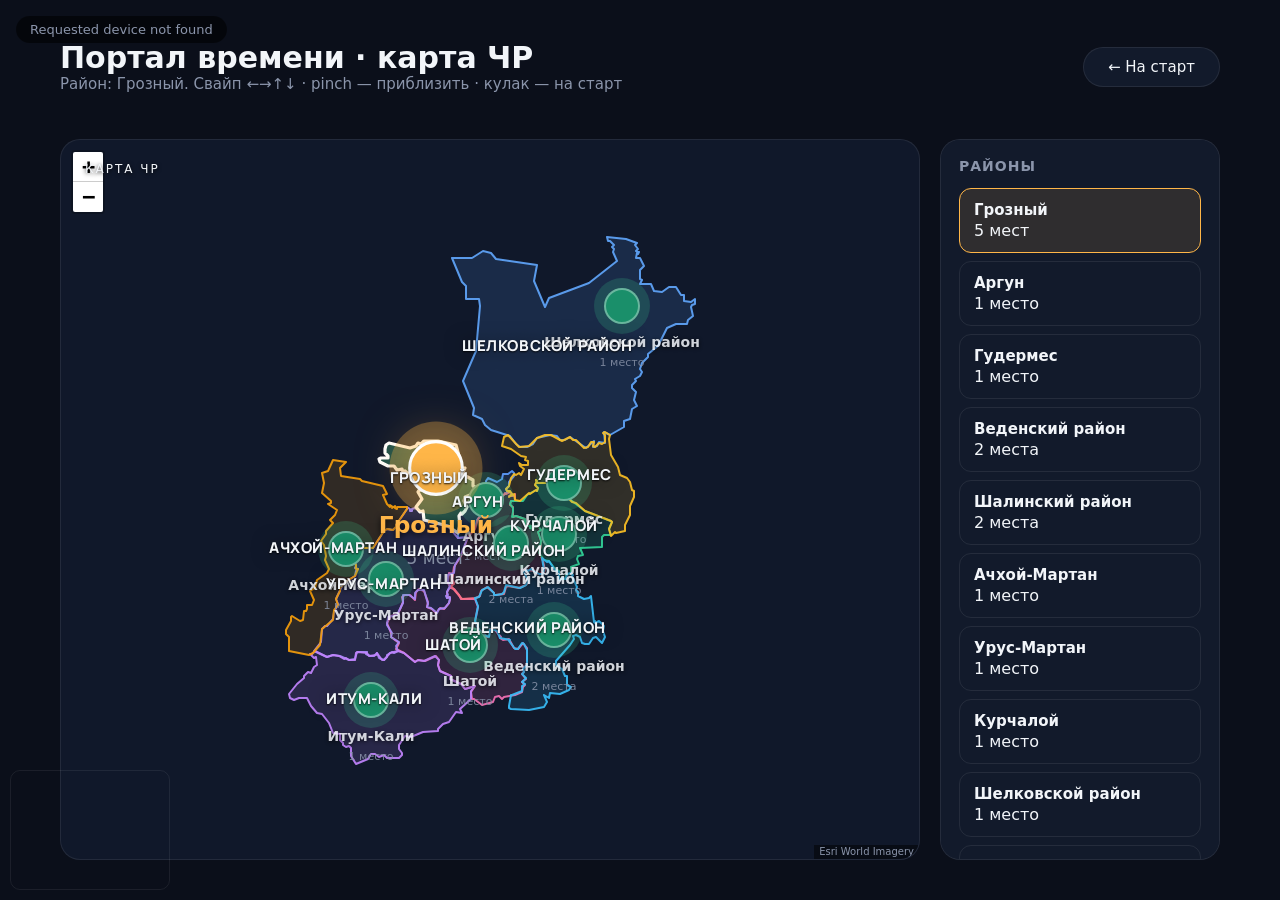
==== commit b9680245: "Polish portal demo for jury: era text sheet, richer content, clearer intro. Swipe up opens a short s" ====
--- a/map.html
+++ b/map.html
@@ -9,16 +9,16 @@
   <link rel="preconnect" href="https://fonts.gstatic.com" crossorigin />
   <link href="https://fonts.googleapis.com/css2?family=Manrope:wght@500;600;700;800&display=swap" rel="stylesheet" />
   <link rel="stylesheet" href="vendor/leaflet/leaflet.css" />
-  <link rel="stylesheet" href="css/style.css?v=10" />
-  <link rel="stylesheet" href="css/portal.css?v=5" />
+  <link rel="stylesheet" href="css/style.css?v=12" />
+  <link rel="stylesheet" href="css/portal.css?v=7" />
 </head>
 <body>
   <div id="app">
     <section class="screen active map-screen">
       <header class="mode-header">
         <div>
-          <h2>Карта Чеченской Республики</h2>
-          <p class="mode-hint" id="map-focus-hint">Сначала район · pinch — приблизить · потом место · кулак — назад</p>
+          <h2>Портал времени · карта ЧР</h2>
+          <p class="mode-hint" id="map-focus-hint">Район → место → годы · pinch открыть · свайп ←→ · кулак 1 сек — назад</p>
         </div>
         <a href="index.html" class="mode-switch-btn">← На старт</a>
       </header>
@@ -28,19 +28,47 @@
         <aside class="place-sidebar">
           <h3 id="place-list-title">Районы</h3>
           <div id="place-list" class="place-list"></div>
+          <p class="sidebar-demo-tip">Демо: Грозный → Центр Грозного → свайп по годам</p>
         </aside>
       </div>
     </section>
 
-    <!-- Lucy-style portal: full-bleed photo + year rail (NOT cards) -->
     <div class="portal" id="place-portal" aria-label="Портал времени места">
       <div class="hero is-front" data-hero="a"></div>
       <div class="hero is-back" data-hero="b"></div>
       <div class="veil"></div>
+
+      <div class="compare" data-compare hidden>
+        <div class="compare-left" data-compare-left></div>
+        <div class="compare-right" data-compare-right></div>
+        <div class="compare-handle" data-compare-handle></div>
+        <div class="compare-labels">
+          <span data-compare-year-a></span>
+          <span data-compare-year-b></span>
+        </div>
+      </div>
+
       <div class="status" data-status>Загрузка…</div>
       <header class="top">
-        <button type="button" class="back-link" data-back>← К карте · кулак 2 сек</button>
+        <div class="place-caption">
+          <div class="place-name" data-place-name></div>
+          <div class="event-title" data-event-title></div>
+          <p class="event-teaser" data-event-teaser></p>
+        </div>
+        <div class="top-actions">
+          <button type="button" class="back-link" data-compare-btn>Сравнить эпохи</button>
+          <button type="button" class="back-link" data-back>← К карте · кулак 1 сек</button>
+        </div>
       </header>
+
+      <aside class="story-sheet" data-story-sheet aria-hidden="true">
+        <div class="story-sheet-handle"></div>
+        <div class="story-sheet-year" data-sheet-year></div>
+        <h3 class="story-sheet-title" data-sheet-title></h3>
+        <p class="story-sheet-text" data-sheet-text></p>
+        <p class="story-sheet-hint">Свайп ладонью вниз — свернуть</p>
+      </aside>
+
       <button type="button" class="nav prev" data-prev aria-label="Предыдущий год">‹</button>
       <button type="button" class="nav next" data-next aria-label="Следующий год">›</button>
       <footer class="rail">
@@ -48,7 +76,7 @@
           <div class="rail-line"></div>
           <div class="rail-years" data-rail></div>
         </div>
-        <p class="hint">Взмах ладонью ←→ · держи кулак 2 сек — назад</p>
+        <p class="hint">←→ годы · ↑ текст эпохи · «Сравнить» — шов времени · кулак — назад</p>
       </footer>
     </div>
 
@@ -66,6 +94,6 @@
     });
   </script>
   <script src="vendor/leaflet/leaflet.js"></script>
-  <script type="module" src="js/pages/map.js?v=8"></script>
+  <script type="module" src="js/pages/map.js?v=11"></script>
 </body>
 </html>
--- a/css/style.css
+++ b/css/style.css
@@ -49,10 +49,76 @@
   background: radial-gradient(circle at 50% 30%, #1a2740 0%, var(--bg-dark) 70%);
 }
 
+.intro-content {
+  max-width: 920px;
+  margin: 0 auto;
+}
+
+.intro-eyebrow {
+  font-size: 13px;
+  letter-spacing: 0.16em;
+  text-transform: uppercase;
+  color: var(--accent);
+  margin-bottom: 14px;
+  font-weight: 600;
+}
+
 .intro-content h1 {
-  font-size: 56px;
-  font-weight: 700;
-  letter-spacing: 1px;
+  font-size: clamp(40px, 7vw, 64px);
+  font-weight: 800;
+  letter-spacing: -0.02em;
+  font-family: Manrope, "Segoe UI", system-ui, sans-serif;
+}
+
+.demo-script {
+  margin: 28px auto 8px;
+  max-width: 640px;
+  padding: 14px 18px;
+  border-radius: 14px;
+  border: 1px solid rgba(61, 220, 151, 0.35);
+  background: rgba(61, 220, 151, 0.08);
+  color: var(--text-main);
+  font-size: 16px;
+  line-height: 1.45;
+}
+
+.gesture-hints-compact {
+  grid-template-columns: repeat(3, 1fr);
+  margin: 28px 0 36px;
+}
+
+.jury-pitch {
+  margin-top: 40px;
+  display: grid;
+  grid-template-columns: 1fr 1fr;
+  gap: 18px;
+  text-align: left;
+}
+
+.jury-pitch > div {
+  padding: 18px 20px;
+  border-radius: 16px;
+  background: rgba(18, 26, 43, 0.85);
+  border: 1px solid var(--border);
+}
+
+.jury-pitch h3 {
+  font-size: 15px;
+  margin-bottom: 8px;
+  color: var(--accent-2);
+}
+
+.jury-pitch p {
+  font-size: 14px;
+  line-height: 1.5;
+  color: var(--text-dim);
+}
+
+@media (max-width: 800px) {
+  .gesture-hints-compact,
+  .jury-pitch {
+    grid-template-columns: 1fr;
+  }
 }
 
 .subtitle {
@@ -309,6 +375,17 @@
   display: flex;
   flex-direction: column;
   gap: 8px;
+}
+
+.sidebar-demo-tip {
+  margin-top: 14px;
+  font-size: 12px;
+  line-height: 1.4;
+  color: var(--text-dim);
+  padding: 10px 12px;
+  border-radius: 12px;
+  border: 1px dashed rgba(61, 220, 151, 0.35);
+  background: rgba(61, 220, 151, 0.06);
 }
 
 .place-list-item {
@@ -377,9 +454,15 @@
   font-weight: 600;
 }
 
-.place-list-region {
+.sidebar-demo-tip {
+  margin-top: 14px;
   font-size: 12px;
-  color: var(--text-dim);
+  line-height: 1.4;
+  color: var(--text-dim);
+  padding: 10px 12px;
+  border-radius: 12px;
+  border: 1px dashed rgba(61, 220, 151, 0.35);
+  background: rgba(61, 220, 151, 0.06);
 }
 
 /* Leaflet-маркеры */
@@ -409,6 +492,11 @@
 
 .leaflet-control-attribution a {
   color: var(--text-dim) !important;
+}
+
+/* Скрыть флаг в атрибуции Leaflet */
+.leaflet-attribution-flag {
+  display: none !important;
 }
 
 .map-tiles-dim {
--- a/css/portal.css
+++ b/css/portal.css
@@ -82,8 +82,210 @@
   z-index: 4;
   display: flex;
   align-items: flex-start;
-  justify-content: flex-end;
+  justify-content: space-between;
+  gap: 20px;
   padding: 28px 40px 0;
+  pointer-events: none;
+}
+
+.portal .top-actions {
+  display: flex;
+  gap: 10px;
+  flex-shrink: 0;
+  pointer-events: auto;
+}
+
+.portal .place-caption {
+  max-width: min(520px, 55vw);
+  pointer-events: none;
+  text-shadow: 0 2px 16px rgba(0, 0, 0, 0.75);
+}
+
+.portal .place-name {
+  font-size: 13px;
+  letter-spacing: 0.14em;
+  text-transform: uppercase;
+  color: rgba(242, 245, 249, 0.75);
+  margin-bottom: 6px;
+}
+
+.portal .event-title {
+  font-size: clamp(22px, 3vw, 34px);
+  font-weight: 800;
+  line-height: 1.15;
+  color: #f2f5f9;
+  margin-bottom: 8px;
+}
+
+.portal .event-text {
+  font-size: 15px;
+  line-height: 1.45;
+  color: rgba(242, 245, 249, 0.82);
+  max-width: 46ch;
+}
+
+.portal .event-teaser {
+  font-size: 14px;
+  line-height: 1.4;
+  color: rgba(242, 245, 249, 0.72);
+  max-width: 42ch;
+  margin: 0;
+  transition: opacity 0.25s ease;
+}
+
+.portal.sheet-open .event-teaser {
+  opacity: 0.85;
+}
+
+/* Short era text — photo stays primary */
+.portal .story-sheet {
+  position: absolute;
+  left: 50%;
+  bottom: 108px;
+  z-index: 6;
+  width: min(520px, calc(100% - 48px));
+  transform: translate(-50%, 18px);
+  opacity: 0;
+  pointer-events: none;
+  padding: 18px 22px 16px;
+  border-radius: 18px 18px 14px 14px;
+  background: linear-gradient(180deg, rgba(14, 20, 34, 0.72), rgba(11, 15, 26, 0.88));
+  border: 1px solid rgba(255, 255, 255, 0.12);
+  backdrop-filter: blur(14px);
+  box-shadow: 0 16px 40px rgba(0, 0, 0, 0.35);
+  transition:
+    opacity 0.35s cubic-bezier(0.4, 0, 0.2, 1),
+    transform 0.4s cubic-bezier(0.4, 0, 0.2, 1);
+}
+
+.portal .story-sheet.is-open {
+  opacity: 1;
+  transform: translate(-50%, 0);
+  pointer-events: auto;
+}
+
+.portal .story-sheet-handle {
+  width: 36px;
+  height: 4px;
+  border-radius: 999px;
+  background: rgba(255, 255, 255, 0.28);
+  margin: 0 auto 12px;
+}
+
+.portal .story-sheet-year {
+  font-size: 12px;
+  letter-spacing: 0.16em;
+  text-transform: uppercase;
+  color: #3ddc97;
+  margin-bottom: 6px;
+}
+
+.portal .story-sheet-title {
+  margin: 0 0 8px;
+  font-size: 18px;
+  font-weight: 700;
+  line-height: 1.25;
+  color: #f2f5f9;
+}
+
+.portal .story-sheet-text {
+  margin: 0;
+  font-size: 14px;
+  line-height: 1.5;
+  color: rgba(242, 245, 249, 0.86);
+  max-width: 52ch;
+}
+
+.portal .story-sheet-hint {
+  margin: 12px 0 0;
+  font-size: 12px;
+  color: #8b95ab;
+}
+
+.portal.compare-mode .story-sheet {
+  opacity: 0 !important;
+  pointer-events: none !important;
+}
+
+.portal.sheet-open .rail {
+  opacity: 0.55;
+}
+
+.portal .compare {
+  position: absolute;
+  inset: 0;
+  z-index: 3;
+  overflow: hidden;
+  cursor: ew-resize;
+}
+
+.portal .compare[hidden] {
+  display: none !important;
+}
+
+.portal .compare-right,
+.portal .compare-left {
+  position: absolute;
+  inset: 0;
+  background-size: cover;
+  background-position: center;
+}
+
+.portal .compare-left {
+  width: 50%;
+  z-index: 2;
+  border-right: 2px solid rgba(255, 255, 255, 0.85);
+  box-shadow: 8px 0 28px rgba(0, 0, 0, 0.35);
+}
+
+.portal .compare-handle {
+  position: absolute;
+  top: 0;
+  bottom: 0;
+  left: 50%;
+  width: 3px;
+  z-index: 4;
+  background: #fff;
+  transform: translateX(-50%);
+  pointer-events: none;
+}
+
+.portal .compare-handle::after {
+  content: "";
+  position: absolute;
+  top: 50%;
+  left: 50%;
+  width: 44px;
+  height: 44px;
+  border-radius: 50%;
+  border: 2px solid #fff;
+  background: rgba(11, 15, 26, 0.55);
+  transform: translate(-50%, -50%);
+  box-shadow: 0 0 0 4px rgba(61, 220, 151, 0.25);
+}
+
+.portal .compare-labels {
+  position: absolute;
+  left: 24px;
+  right: 24px;
+  bottom: 120px;
+  z-index: 5;
+  display: flex;
+  justify-content: space-between;
+  font-size: 28px;
+  font-weight: 800;
+  color: #fff;
+  text-shadow: 0 2px 14px rgba(0, 0, 0, 0.8);
+  pointer-events: none;
+}
+
+.portal.compare-mode .hero,
+.portal.compare-mode .veil {
+  opacity: 0;
+}
+
+.portal.compare-mode .rail {
+  opacity: 0.35;
   pointer-events: none;
 }
 
@@ -243,4 +445,12 @@
   }
   .portal .nav { display: none; }
   .portal .rail-year { font-size: 12px; }
-}
+  .portal .story-sheet {
+    bottom: 96px;
+    width: calc(100% - 32px);
+    padding: 16px 18px 14px;
+  }
+  .portal .story-sheet-text {
+    font-size: 13px;
+  }
+}
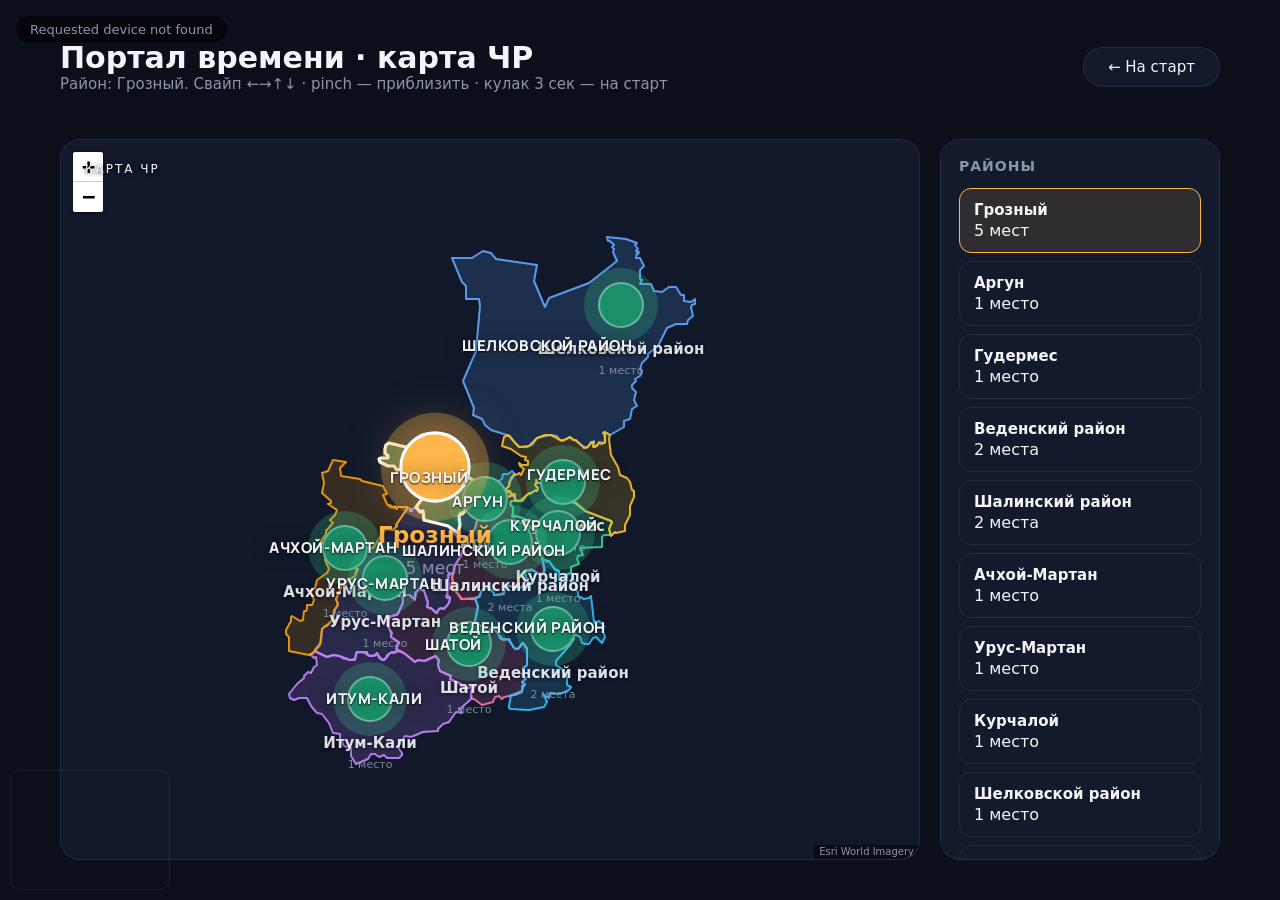
==== commit 76cbe614: "Refine portal demo UX: compare pairing, fist timings, and intro hero. Make district/place swipes eas" ====
--- a/map.html
+++ b/map.html
@@ -9,8 +9,8 @@
   <link rel="preconnect" href="https://fonts.gstatic.com" crossorigin />
   <link href="https://fonts.googleapis.com/css2?family=Manrope:wght@500;600;700;800&display=swap" rel="stylesheet" />
   <link rel="stylesheet" href="vendor/leaflet/leaflet.css" />
-  <link rel="stylesheet" href="css/style.css?v=12" />
-  <link rel="stylesheet" href="css/portal.css?v=7" />
+  <link rel="stylesheet" href="css/style.css?v=13" />
+  <link rel="stylesheet" href="css/portal.css?v=9" />
 </head>
 <body>
   <div id="app">
@@ -18,7 +18,7 @@
       <header class="mode-header">
         <div>
           <h2>Портал времени · карта ЧР</h2>
-          <p class="mode-hint" id="map-focus-hint">Район → место → годы · pinch открыть · свайп ←→ · кулак 1 сек — назад</p>
+          <p class="mode-hint" id="map-focus-hint">Район → место → годы · pinch открыть · свайп ←→ · кулак: районы 3 сек</p>
         </div>
         <a href="index.html" class="mode-switch-btn">← На старт</a>
       </header>
@@ -57,9 +57,11 @@
         </div>
         <div class="top-actions">
           <button type="button" class="back-link" data-compare-btn>Сравнить эпохи</button>
-          <button type="button" class="back-link" data-back>← К карте · кулак 1 сек</button>
+          <button type="button" class="back-link" data-back>← К карте · кулак 2 сек</button>
         </div>
       </header>
+
+      <div class="portal-fist-ring" data-fist-ring aria-hidden="true"></div>
 
       <aside class="story-sheet" data-story-sheet aria-hidden="true">
         <div class="story-sheet-handle"></div>
@@ -76,7 +78,7 @@
           <div class="rail-line"></div>
           <div class="rail-years" data-rail></div>
         </div>
-        <p class="hint">←→ годы · ↑ текст эпохи · «Сравнить» — шов времени · кулак — назад</p>
+        <p class="hint">слева новое · → прошлое · ↑ текст · pinch 0.5с — сравнение · кулак 2 сек — назад</p>
       </footer>
     </div>
 
@@ -94,6 +96,6 @@
     });
   </script>
   <script src="vendor/leaflet/leaflet.js"></script>
-  <script type="module" src="js/pages/map.js?v=11"></script>
+  <script type="module" src="js/pages/map.js?v=19"></script>
 </body>
 </html>
--- a/css/style.css
+++ b/css/style.css
@@ -41,19 +41,173 @@
   display: flex;
 }
 
-/* Intro */
+/* Intro — full-bleed museum hero */
 .intro-screen {
+  align-items: stretch;
+  justify-content: space-between;
+  text-align: left;
+  padding: 0;
+  overflow: hidden;
+  font-family: Manrope, "Segoe UI", system-ui, sans-serif;
+  background: #070b14;
+}
+
+.intro-hero {
+  position: absolute;
+  inset: 0;
+  z-index: 0;
+  pointer-events: none;
+}
+
+.intro-hero-photo {
+  position: absolute;
+  inset: -2%;
+  background:
+    url("../assets/photos/grozny-center/2025.png") center / cover no-repeat;
+  transform: scale(1.04);
+  animation: introKenBurns 22s ease-out forwards;
+  filter: saturate(0.92) brightness(0.72);
+}
+
+.intro-hero-veil {
+  position: absolute;
+  inset: 0;
+  background:
+    linear-gradient(105deg, rgba(7, 11, 20, 0.92) 0%, rgba(7, 11, 20, 0.72) 42%, rgba(7, 11, 20, 0.35) 68%, rgba(7, 11, 20, 0.55) 100%),
+    linear-gradient(180deg, rgba(7, 11, 20, 0.25) 0%, rgba(7, 11, 20, 0.15) 45%, rgba(7, 11, 20, 0.88) 100%);
+}
+
+@keyframes introKenBurns {
+  from { transform: scale(1.04); }
+  to { transform: scale(1.12); }
+}
+
+.intro-content {
+  position: relative;
+  z-index: 1;
+  max-width: min(720px, 92vw);
+  margin: 0;
+  padding: clamp(40px, 8vh, 72px) clamp(28px, 6vw, 72px) 24px;
+  animation: introRise 0.9s cubic-bezier(0.22, 1, 0.36, 1) both;
+}
+
+@keyframes introRise {
+  from {
+    opacity: 0;
+    transform: translateY(18px);
+  }
+  to {
+    opacity: 1;
+    transform: translateY(0);
+  }
+}
+
+.intro-brand {
+  font-size: 12px;
+  letter-spacing: 0.22em;
+  text-transform: uppercase;
+  color: rgba(242, 245, 249, 0.72);
+  margin-bottom: 18px;
+  font-weight: 600;
+}
+
+.intro-title {
+  font-size: clamp(48px, 9vw, 92px);
+  font-weight: 800;
+  letter-spacing: -0.035em;
+  line-height: 0.95;
+  color: #f2f5f9;
+  text-shadow: 0 12px 40px rgba(0, 0, 0, 0.45);
+  margin: 0;
+}
+
+.intro-lead {
+  margin-top: 18px;
+  max-width: 28ch;
+  font-size: clamp(17px, 2.2vw, 22px);
+  line-height: 1.4;
+  color: rgba(242, 245, 249, 0.82);
+  font-weight: 500;
+}
+
+.intro-actions {
+  margin-top: clamp(28px, 5vh, 44px);
+  display: flex;
+  flex-wrap: wrap;
   align-items: center;
-  justify-content: center;
-  text-align: center;
-  background: radial-gradient(circle at 50% 30%, #1a2740 0%, var(--bg-dark) 70%);
-}
-
-.intro-content {
-  max-width: 920px;
-  margin: 0 auto;
-}
-
+  gap: 16px 22px;
+}
+
+.intro-cta {
+  animation: introCtaPulse 2.8s ease-in-out 1.2s infinite;
+}
+
+@keyframes introCtaPulse {
+  0%, 100% { box-shadow: 0 8px 28px rgba(61, 220, 151, 0.25); }
+  50% { box-shadow: 0 12px 36px rgba(61, 220, 151, 0.42); }
+}
+
+.intro-demo {
+  margin: 0;
+  font-size: 14px;
+  color: rgba(242, 245, 249, 0.62);
+  letter-spacing: 0.01em;
+}
+
+.intro-gestures {
+  list-style: none;
+  display: flex;
+  flex-wrap: wrap;
+  gap: 10px 28px;
+  margin: clamp(36px, 6vh, 56px) 0 0;
+  padding: 0;
+  border-top: 1px solid rgba(255, 255, 255, 0.12);
+  padding-top: 22px;
+}
+
+.intro-gestures li {
+  display: flex;
+  align-items: baseline;
+  gap: 10px;
+  font-size: 15px;
+}
+
+.intro-gesture-key {
+  font-weight: 800;
+  color: var(--accent);
+  letter-spacing: 0.02em;
+}
+
+.intro-gesture-desc {
+  color: rgba(242, 245, 249, 0.7);
+}
+
+.intro-footer {
+  position: relative;
+  z-index: 1;
+  display: grid;
+  grid-template-columns: 1fr 1fr;
+  gap: 12px 28px;
+  padding: 20px clamp(28px, 6vw, 72px) clamp(24px, 4vh, 36px);
+  border-top: 1px solid rgba(255, 255, 255, 0.08);
+  background: linear-gradient(180deg, transparent, rgba(7, 11, 20, 0.55));
+  animation: introRise 1s cubic-bezier(0.22, 1, 0.36, 1) 0.15s both;
+}
+
+.intro-footer p {
+  margin: 0;
+  font-size: 13px;
+  line-height: 1.45;
+  color: rgba(242, 245, 249, 0.58);
+  max-width: 46ch;
+}
+
+.intro-footer strong {
+  color: rgba(242, 245, 249, 0.88);
+  font-weight: 700;
+}
+
+/* legacy intro bits (kept for other pages if referenced) */
 .intro-eyebrow {
   font-size: 13px;
   letter-spacing: 0.16em;
@@ -64,9 +218,6 @@
 }
 
 .intro-content h1 {
-  font-size: clamp(40px, 7vw, 64px);
-  font-weight: 800;
-  letter-spacing: -0.02em;
   font-family: Manrope, "Segoe UI", system-ui, sans-serif;
 }
 
@@ -114,13 +265,6 @@
   color: var(--text-dim);
 }
 
-@media (max-width: 800px) {
-  .gesture-hints-compact,
-  .jury-pitch {
-    grid-template-columns: 1fr;
-  }
-}
-
 .subtitle {
   margin-top: 10px;
   font-size: 20px;
@@ -152,21 +296,38 @@
 
 .btn-primary {
   display: inline-block;
-  font-size: 20px;
-  padding: 16px 48px;
-  border-radius: 40px;
+  font-size: 18px;
+  padding: 15px 40px;
+  border-radius: 999px;
   border: none;
   background: var(--accent);
   color: #08130f;
-  font-weight: 600;
+  font-weight: 700;
+  font-family: inherit;
   cursor: pointer;
   text-decoration: none;
-  transition: transform 0.15s ease, box-shadow 0.15s ease;
+  transition: transform 0.15s ease, box-shadow 0.15s ease, background 0.15s ease;
 }
 
 .btn-primary:hover {
   transform: translateY(-2px);
+  background: #4af0a8;
   box-shadow: 0 10px 30px rgba(61, 220, 151, 0.35);
+}
+
+@media (max-width: 800px) {
+  .intro-footer {
+    grid-template-columns: 1fr;
+  }
+
+  .intro-gestures {
+    gap: 12px 20px;
+  }
+
+  .gesture-hints-compact,
+  .jury-pitch {
+    grid-template-columns: 1fr;
+  }
 }
 
 /* Mode header */
@@ -592,19 +753,19 @@
 }
 
 .gallery-point.is-district {
-  width: 36px;
-  height: 36px;
+  width: 46px;
+  height: 46px;
   background: #1a8f6a;
-  box-shadow: 0 0 0 10px rgba(61, 220, 151, 0.18);
+  box-shadow: 0 0 0 14px rgba(61, 220, 151, 0.22);
 }
 
 .gallery-point.is-district .gallery-point-label {
-  top: 42px;
-  opacity: 0.85;
+  top: 54px;
+  opacity: 0.9;
 }
 
 .gallery-point.is-district .gallery-point-label strong {
-  font-size: 14px;
+  font-size: 15px;
 }
 
 .gallery-point.is-place {
--- a/css/portal.css
+++ b/css/portal.css
@@ -10,6 +10,7 @@
   font-family: Manrope, "Segoe UI", system-ui, sans-serif;
   user-select: none;
   touch-action: none;
+  --fist-progress: 0;
 }
 
 .portal.open {
@@ -229,13 +230,19 @@
   inset: 0;
   background-size: cover;
   background-position: center;
+  background-repeat: no-repeat;
+  transform: none;
+  animation: none;
 }
 
 .portal .compare-left {
-  width: 50%;
   z-index: 2;
-  border-right: 2px solid rgba(255, 255, 255, 0.85);
-  box-shadow: 8px 0 28px rgba(0, 0, 0, 0.35);
+  width: auto;
+  /* Шов через clip-path — фон не пересчитывается при сужении */
+  clip-path: inset(0 50% 0 0);
+  border-right: none;
+  box-shadow: none;
+  will-change: clip-path;
 }
 
 .portal .compare-handle {
@@ -302,11 +309,62 @@
   cursor: pointer;
   font: inherit;
   transition: color 0.15s ease, border-color 0.15s ease;
+  position: relative;
+  --hold-progress: 0;
 }
 
 .portal .back-link:hover {
   color: #f2f5f9;
   border-color: rgba(61, 220, 151, 0.5);
+}
+
+.portal .back-link.holding-fist {
+  color: #f2f5f9;
+  border-color: rgba(255, 182, 72, 0.65);
+}
+
+.portal .back-link.holding-fist::after {
+  content: "";
+  position: absolute;
+  inset: -5px;
+  border-radius: 999px;
+  background: conic-gradient(
+    from -90deg,
+    #3ddc97 0deg,
+    #ffb648 calc(var(--hold-progress) * 360deg),
+    transparent calc(var(--hold-progress) * 360deg)
+  );
+  -webkit-mask: radial-gradient(farthest-side, transparent calc(100% - 4px), #000 calc(100% - 3px));
+  mask: radial-gradient(farthest-side, transparent calc(100% - 4px), #000 calc(100% - 3px));
+  pointer-events: none;
+  z-index: -1;
+}
+
+.portal .portal-fist-ring {
+  position: absolute;
+  left: 50%;
+  top: 50%;
+  width: 120px;
+  height: 120px;
+  transform: translate(-50%, -50%) scale(0.92);
+  border-radius: 50%;
+  z-index: 7;
+  pointer-events: none;
+  opacity: 0;
+  background: conic-gradient(
+    from -90deg,
+    #3ddc97 0deg,
+    #ffb648 calc(var(--fist-progress) * 360deg),
+    rgba(255, 255, 255, 0.12) calc(var(--fist-progress) * 360deg)
+  );
+  -webkit-mask: radial-gradient(farthest-side, transparent calc(100% - 8px), #000 calc(100% - 7px));
+  mask: radial-gradient(farthest-side, transparent calc(100% - 8px), #000 calc(100% - 7px));
+  transition: opacity 0.2s ease, transform 0.2s ease;
+}
+
+.portal.fist-holding .portal-fist-ring {
+  opacity: 1;
+  transform: translate(-50%, -50%) scale(1);
 }
 
 .portal .rail {
